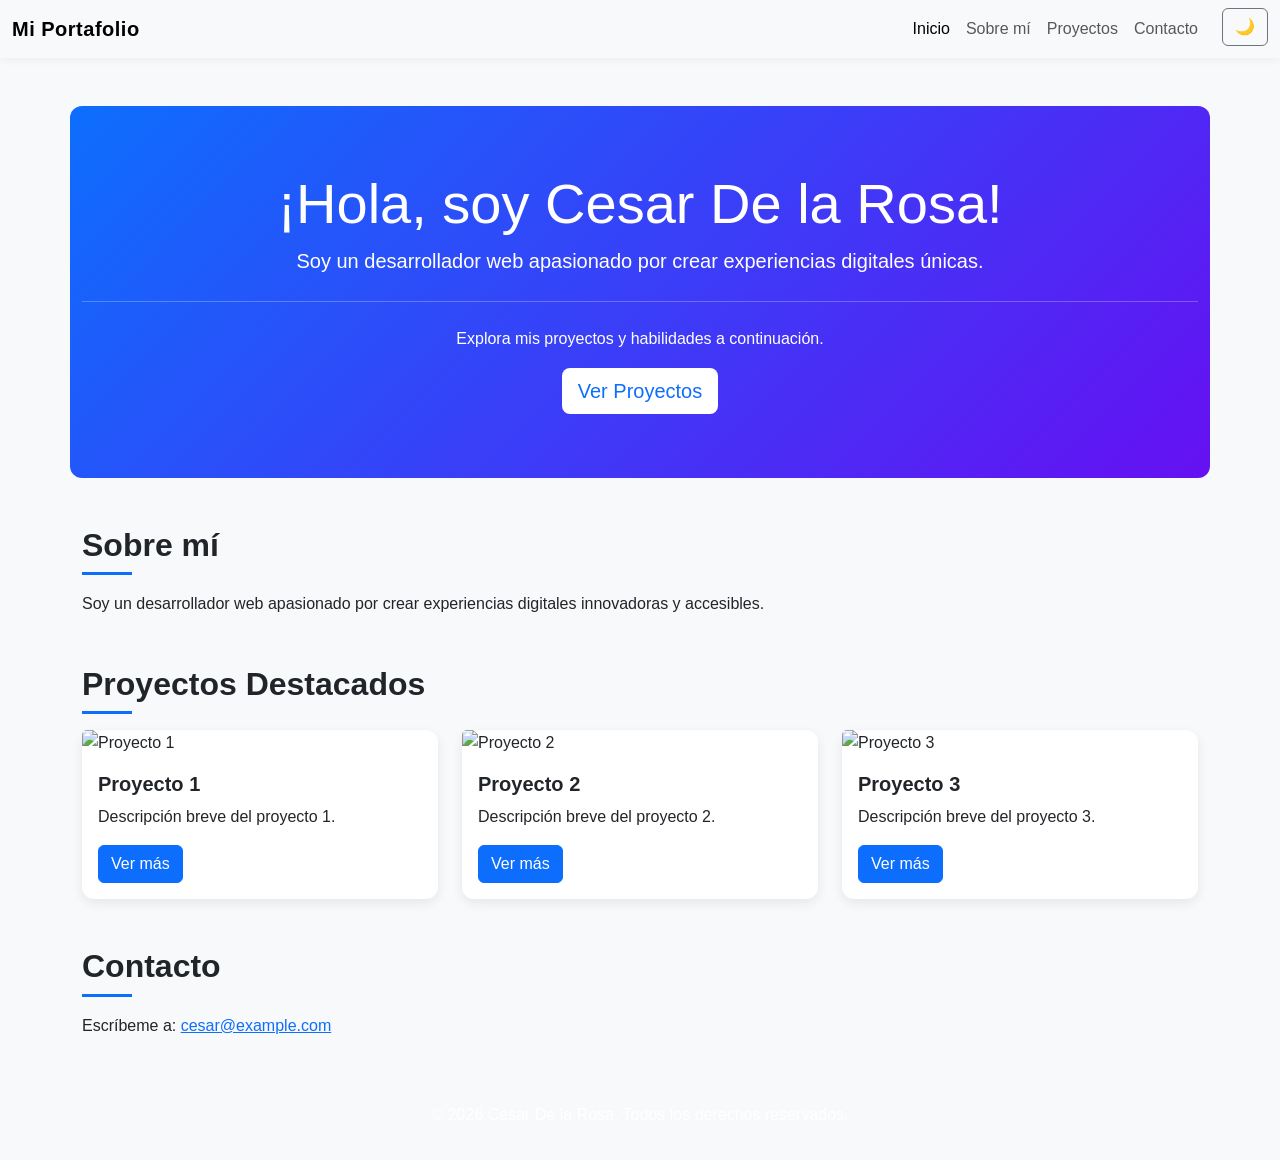
==== index.html @ 151d4c76 "Actualización del portafolio con nuevas páginas y ajustes" ====
<!DOCTYPE html>
<html lang="es">
<head>
	<meta charset="utf-8">
	<meta name="viewport" content="width=device-width, initial-scale=1">
	<title>Portafolio - Cesar De la Rosa</title>
	<link href="https://cdn.jsdelivr.net/npm/bootstrap@5.3.8/dist/css/bootstrap.min.css" rel="stylesheet">
	<link rel="stylesheet" href="style.css">
</head>
<body>
	<!-- NAVBAR -->
	<nav class="navbar navbar-expand-lg navbar-light bg-light">
	  <div class="container-fluid">
	    <a class="navbar-brand" href="#">Mi Portafolio</a>
	    <button class="navbar-toggler" type="button" data-bs-toggle="collapse" data-bs-target="#navbarNav">
	      <span class="navbar-toggler-icon"></span>
	    </button>
	    <div class="collapse navbar-collapse" id="navbarNav">
	      <ul class="navbar-nav ms-auto">
	        <li class="nav-item"><a class="nav-link active" href="index.html">Inicio</a></li>
	        <li class="nav-item"><a class="nav-link" href="about.html">Sobre mí</a></li>
	        <li class="nav-item"><a class="nav-link" href="proyectos.html">Proyectos</a></li>
	        <li class="nav-item"><a class="nav-link" href="contact.html">Contacto</a></li>
	        <!-- Dark Mode Toggle -->
	        <li class="nav-item">
	          <button id="darkModeToggle" class="btn btn-outline-secondary ms-3">🌙</button>
	        </li>
	      </ul>
	    </div>
	  </div>
	</nav>
	<!-- HERO / JUMBOTRON -->
	<header class="container mt-5 text-center">
		<h1 class="display-4">¡Hola, soy Cesar De la Rosa!</h1>
		<p class="lead">Soy un desarrollador web apasionado por crear experiencias digitales únicas.</p>
		<hr class="my-4">
		<p>Explora mis proyectos y habilidades a continuación.</p>
		<a class="btn btn-primary btn-lg" href="#proyectos">Ver Proyectos</a>
	</header>

	<!-- MAIN CONTENT -->
	<main class="container mt-5">
		<!-- SOBRE MI -->
		<section id="sobre-mi" class="mb-5">
		<h2>Sobre mí</h2>
		<p>Soy un desarrollador web apasionado por crear experiencias digitales innovadoras y accesibles.</p>
		</section>

		<!-- PROYECTOS -->
		<section id="proyectos" class="mb-5">
		<h2>Proyectos Destacados</h2>
		<div class="row">
			<div class="col-md-4">
			<div class="card">
				<img src="project1.jpg" class="card-img-top" alt="Proyecto 1">
				<div class="card-body">
				<h5 class="card-title">Proyecto 1</h5>
				<p class="card-text">Descripción breve del proyecto 1.</p>
				<a href="#" class="btn btn-primary">Ver más</a>
				</div>
			</div>
			</div>
			<div class="col-md-4">
			<div class="card">
				<img src="project2.jpg" class="card-img-top" alt="Proyecto 2">
				<div class="card-body">
				<h5 class="card-title">Proyecto 2</h5>
				<p class="card-text">Descripción breve del proyecto 2.</p>
				<a href="#" class="btn btn-primary">Ver más</a>
				</div>
			</div>
			</div>
			<div class="col-md-4">
			<div class="card">
				<img src="project3.jpg" class="card-img-top" alt="Proyecto 3">
				<div class="card-body">
				<h5 class="card-title">Proyecto 3</h5>
				<p class="card-text">Descripción breve del proyecto 3.</p>
				<a href="#" class="btn btn-primary">Ver más</a>
				</div>
			</div>
			</div>
		</div>
		</section>

		<!-- CONTACTO -->
		<section id="contacto" class="mb-5">
		<h2>Contacto</h2>
		<p>Escríbeme a: <a href="mailto:cesar@example.com">cesar@example.com</a></p>
		</section>
	</main>

	<!-- FOOTER -->
	<footer class="bg-light text-center py-3 mt-5">
		<p>&copy; 2026 Cesar De la Rosa. Todos los derechos reservados.</p>
	</footer>

	<script src="https://cdn.jsdelivr.net/npm/bootstrap@5.3.8/dist/js/bootstrap.bundle.min.js"></script>
	<script>
	  const toggleBtn = document.getElementById('darkModeToggle');
	  toggleBtn.addEventListener('click', () => {
	    document.body.classList.toggle('dark-mode');
	    // Change icon depending on mode
	    if (document.body.classList.contains('dark-mode')) {
	      toggleBtn.textContent = '☀️';
	    } else {
	      toggleBtn.textContent = '🌙';
	    }
	  });
	</script>
</body>
</html>
---- style.css ----
/* 🎨 Modern Portfolio Styles */

/* Root variables for easy theming */
:root {
  --primary-color: #0d6efd;   /* Bootstrap blue */
  --secondary-color: #6c757d; /* Neutral gray */
  --bg-light: #f8f9fa;
  --bg-dark: #212529;
  --text-light: #ffffff;
  --text-dark: #212529;
}

/* Global styles */
body {
  font-family: 'Inter', 'Segoe UI', Roboto, sans-serif;
  background-color: var(--bg-light);
  color: var(--text-dark);
  line-height: 1.6;
}

/* Navbar */
.navbar {
  box-shadow: 0 2px 8px rgba(0,0,0,0.05);
  transition: background-color 0.3s ease;
}

.navbar-brand {
  font-weight: 600;
  letter-spacing: 0.5px;
}

.nav-link {
  transition: color 0.3s ease;
}

.nav-link:hover {
  color: var(--primary-color);
}

/* Hero Section */
header {
  padding: 4rem 1rem;
  background: linear-gradient(135deg, #0d6efd, #6610f2);
  color: var(--text-light);
  border-radius: 12px;
}

header h1 {
  font-weight: 700;
}

header .btn-primary {
  background-color: var(--text-light);
  color: var(--primary-color);
  border: none;
  transition: all 0.3s ease;
}

header .btn-primary:hover {
  background-color: var(--secondary-color);
  color: var(--text-light);
}

/* Section Titles */
section h2 {
  font-weight: 600;
  margin-bottom: 1rem;
  position: relative;
}

section h2::after {
  content: "";
  display: block;
  width: 50px;
  height: 3px;
  background: var(--primary-color);
  margin-top: 0.5rem;
}

/* Cards */
.card {
  border: none;
  border-radius: 12px;
  box-shadow: 0 4px 12px rgba(0,0,0,0.08);
  transition: transform 0.3s ease, box-shadow 0.3s ease;
}

.card:hover {
  transform: translateY(-5px);
  box-shadow: 0 6px 16px rgba(0,0,0,0.12);
}

.card-title {
  font-weight: 600;
}

/* Footer */
footer {
  background-color: var(--bg-dark);
  color: var(--text-light);
  border-radius: 8px;
}

/* Dark Mode (optional toggle) */
body.dark-mode {
  background-color: var(--bg-dark);
  color: var(--text-light);
}

body.dark-mode header {
  background: linear-gradient(135deg, #343a40, #0d6efd);
}

body.dark-mode .card {
  background-color: #2c2f33;
  color: var(--text-light);
}
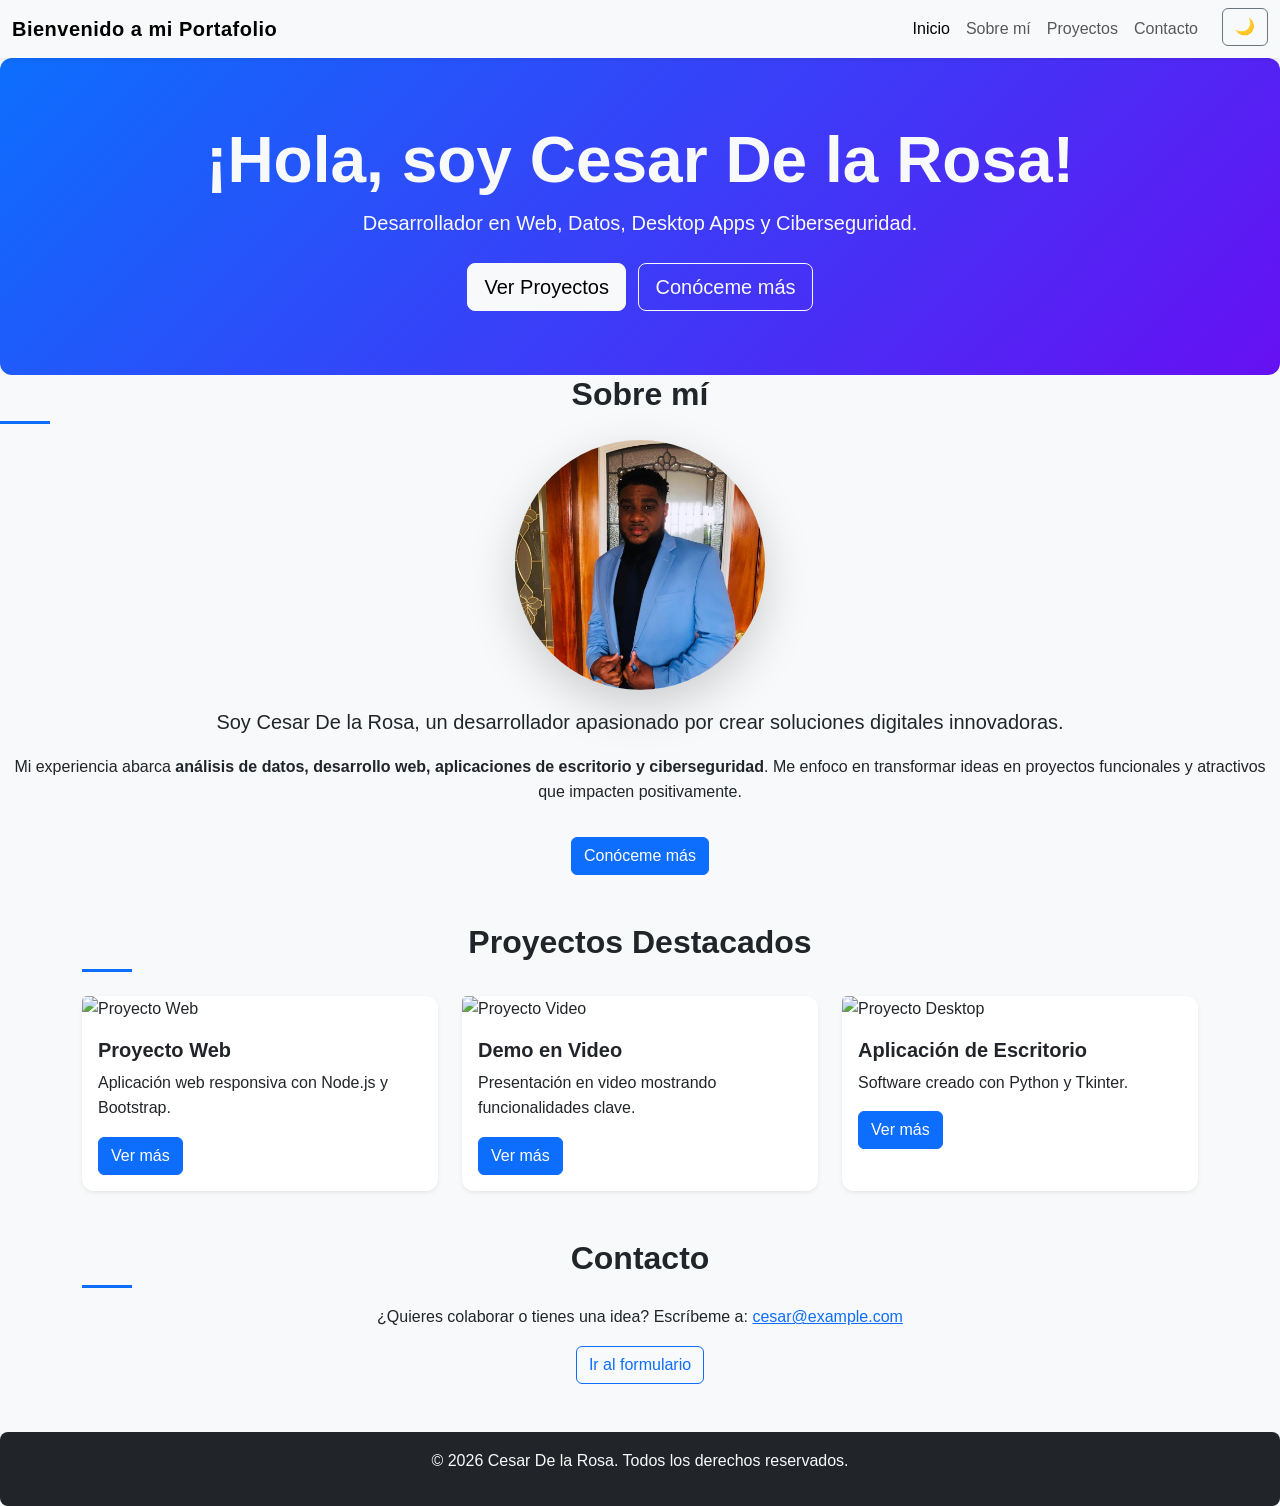
==== commit 1c26de78: "Modernización del index.html y estilos del portafolio" ====
--- a/index.html
+++ b/index.html
@@ -1,112 +1,119 @@
 <!DOCTYPE html>
 <html lang="es">
 <head>
-	<meta charset="utf-8">
-	<meta name="viewport" content="width=device-width, initial-scale=1">
-	<title>Portafolio - Cesar De la Rosa</title>
-	<link href="https://cdn.jsdelivr.net/npm/bootstrap@5.3.8/dist/css/bootstrap.min.css" rel="stylesheet">
-	<link rel="stylesheet" href="style.css">
+  <meta charset="utf-8">
+  <meta name="viewport" content="width=device-width, initial-scale=1">
+  <title>Portafolio - Cesar De la Rosa</title>
+  <link href="https://cdn.jsdelivr.net/npm/bootstrap@5.3.8/dist/css/bootstrap.min.css" rel="stylesheet">
+  <link rel="stylesheet" href="style.css">
 </head>
 <body>
-	<!-- NAVBAR -->
-	<nav class="navbar navbar-expand-lg navbar-light bg-light">
-	  <div class="container-fluid">
-	    <a class="navbar-brand" href="#">Mi Portafolio</a>
-	    <button class="navbar-toggler" type="button" data-bs-toggle="collapse" data-bs-target="#navbarNav">
-	      <span class="navbar-toggler-icon"></span>
-	    </button>
-	    <div class="collapse navbar-collapse" id="navbarNav">
-	      <ul class="navbar-nav ms-auto">
-	        <li class="nav-item"><a class="nav-link active" href="index.html">Inicio</a></li>
-	        <li class="nav-item"><a class="nav-link" href="about.html">Sobre mí</a></li>
-	        <li class="nav-item"><a class="nav-link" href="proyectos.html">Proyectos</a></li>
-	        <li class="nav-item"><a class="nav-link" href="contact.html">Contacto</a></li>
-	        <!-- Dark Mode Toggle -->
-	        <li class="nav-item">
-	          <button id="darkModeToggle" class="btn btn-outline-secondary ms-3">🌙</button>
-	        </li>
-	      </ul>
-	    </div>
-	  </div>
-	</nav>
-	<!-- HERO / JUMBOTRON -->
-	<header class="container mt-5 text-center">
-		<h1 class="display-4">¡Hola, soy Cesar De la Rosa!</h1>
-		<p class="lead">Soy un desarrollador web apasionado por crear experiencias digitales únicas.</p>
-		<hr class="my-4">
-		<p>Explora mis proyectos y habilidades a continuación.</p>
-		<a class="btn btn-primary btn-lg" href="#proyectos">Ver Proyectos</a>
-	</header>
+  <!-- NAVBAR -->
+  <nav class="navbar navbar-expand-lg navbar-light bg-light shadow-sm">
+    <div class="container-fluid">
+      <a class="navbar-brand fw-bold" href="index.html">Bienvenido a mi Portafolio</a>
+      <button class="navbar-toggler" type="button" data-bs-toggle="collapse" data-bs-target="#navbarNav">
+        <span class="navbar-toggler-icon"></span>
+      </button>
+      <div class="collapse navbar-collapse" id="navbarNav">
+        <ul class="navbar-nav ms-auto">
+          <li class="nav-item"><a class="nav-link active" href="index.html">Inicio</a></li>
+          <li class="nav-item"><a class="nav-link" href="about.html">Sobre mí</a></li>
+          <li class="nav-item"><a class="nav-link" href="proyectos.html">Proyectos</a></li>
+          <li class="nav-item"><a class="nav-link" href="contact.html">Contacto</a></li>
+          <li class="nav-item">
+            <button id="darkModeToggle" class="btn btn-outline-secondary ms-3">🌙</button>
+          </li>
+        </ul>
+      </div>
+    </div>
+  </nav>
 
-	<!-- MAIN CONTENT -->
-	<main class="container mt-5">
-		<!-- SOBRE MI -->
-		<section id="sobre-mi" class="mb-5">
-		<h2>Sobre mí</h2>
-		<p>Soy un desarrollador web apasionado por crear experiencias digitales innovadoras y accesibles.</p>
-		</section>
+  <!-- HERO -->
+  <header class="hero-section text-center text-light d-flex align-items-center justify-content-center">
+    <div class="container">
+      <h1 class="display-3 fw-bold">¡Hola, soy Cesar De la Rosa!</h1>
+      <p class="lead mb-4">Desarrollador en <strong>Web, Datos, Desktop Apps y Ciberseguridad</strong>.</p>
+      <a class="btn btn-light btn-lg me-2" href="proyectos.html">Ver Proyectos</a>
+      <a class="btn btn-outline-light btn-lg" href="about.html">Conóceme más</a>
+    </div>
+  </header>
+  <!-- SOBRE MI -->
+  <section id="sobre-mi" class="mb-5 text-center">
+	<h2>Sobre mí</h2>
+	<div class="d-flex flex-column align-items-center">
+		<!-- Imagen -->
+		<img src="src/img/Foto_perfil.jpg" alt="Foto de Cesar De la Rosa"
+			class="img-fluid rounded-circle shadow-lg mb-3" style="max-width: 250px;">
+		<!-- Texto -->
+		<p class="lead">
+		Soy <strong>Cesar De la Rosa</strong>, un desarrollador apasionado por crear soluciones digitales innovadoras.
+		</p>
+		<p>
+		Mi experiencia abarca <strong>análisis de datos, desarrollo web, aplicaciones de escritorio y ciberseguridad</strong>.  
+		Me enfoco en transformar ideas en proyectos funcionales y atractivos que impacten positivamente.
+		</p>
+		<a href="about.html" class="btn btn-primary mt-3">Conóceme más</a>
+	</div>
+  </section>
+  <!-- PROYECTOS DESTACADOS -->
+  <section class="container mt-5">
+    <h2 class="text-center mb-4">Proyectos Destacados</h2>
+    <div class="row g-4">
+      <div class="col-md-4">
+        <div class="card h-100 shadow-sm">
+          <img src="src/img/project1.jpg" class="card-img-top" alt="Proyecto Web">
+          <div class="card-body">
+            <h5 class="card-title">Proyecto Web</h5>
+            <p class="card-text">Aplicación web responsiva con Node.js y Bootstrap.</p>
+            <a href="proyectos.html" class="btn btn-primary">Ver más</a>
+          </div>
+        </div>
+      </div>
+      <div class="col-md-4">
+        <div class="card h-100 shadow-sm">
+          <img src="src/img/project2.jpg" class="card-img-top" alt="Proyecto Video">
+          <div class="card-body">
+            <h5 class="card-title">Demo en Video</h5>
+            <p class="card-text">Presentación en video mostrando funcionalidades clave.</p>
+            <a href="proyectos.html" class="btn btn-primary">Ver más</a>
+          </div>
+        </div>
+      </div>
+      <div class="col-md-4">
+        <div class="card h-100 shadow-sm">
+          <img src="src/img/project3.jpg" class="card-img-top" alt="Proyecto Desktop">
+          <div class="card-body">
+            <h5 class="card-title">Aplicación de Escritorio</h5>
+            <p class="card-text">Software creado con Python y Tkinter.</p>
+            <a href="proyectos.html" class="btn btn-primary">Ver más</a>
+          </div>
+        </div>
+      </div>
+    </div>
+  </section>
 
-		<!-- PROYECTOS -->
-		<section id="proyectos" class="mb-5">
-		<h2>Proyectos Destacados</h2>
-		<div class="row">
-			<div class="col-md-4">
-			<div class="card">
-				<img src="project1.jpg" class="card-img-top" alt="Proyecto 1">
-				<div class="card-body">
-				<h5 class="card-title">Proyecto 1</h5>
-				<p class="card-text">Descripción breve del proyecto 1.</p>
-				<a href="#" class="btn btn-primary">Ver más</a>
-				</div>
-			</div>
-			</div>
-			<div class="col-md-4">
-			<div class="card">
-				<img src="project2.jpg" class="card-img-top" alt="Proyecto 2">
-				<div class="card-body">
-				<h5 class="card-title">Proyecto 2</h5>
-				<p class="card-text">Descripción breve del proyecto 2.</p>
-				<a href="#" class="btn btn-primary">Ver más</a>
-				</div>
-			</div>
-			</div>
-			<div class="col-md-4">
-			<div class="card">
-				<img src="project3.jpg" class="card-img-top" alt="Proyecto 3">
-				<div class="card-body">
-				<h5 class="card-title">Proyecto 3</h5>
-				<p class="card-text">Descripción breve del proyecto 3.</p>
-				<a href="#" class="btn btn-primary">Ver más</a>
-				</div>
-			</div>
-			</div>
-		</div>
-		</section>
+  <!-- CONTACTO PREVIEW -->
+  <section class="container mt-5 text-center">
+    <h2>Contacto</h2>
+    <p>¿Quieres colaborar o tienes una idea? Escríbeme a: 
+      <a href="mailto:cesar@example.com">cesar@example.com</a>
+    </p>
+    <a href="contact.html" class="btn btn-outline-primary">Ir al formulario</a>
+  </section>
 
-		<!-- CONTACTO -->
-		<section id="contacto" class="mb-5">
-		<h2>Contacto</h2>
-		<p>Escríbeme a: <a href="mailto:cesar@example.com">cesar@example.com</a></p>
-		</section>
-	</main>
+  <!-- FOOTER -->
+  <footer class="bg-dark text-light text-center py-3 mt-5">
+    <p>&copy; 2026 Cesar De la Rosa. Todos los derechos reservados.</p>
+  </footer>
 
-	<!-- FOOTER -->
-	<footer class="bg-light text-center py-3 mt-5">
-		<p>&copy; 2026 Cesar De la Rosa. Todos los derechos reservados.</p>
-	</footer>
-
-	<script src="https://cdn.jsdelivr.net/npm/bootstrap@5.3.8/dist/js/bootstrap.bundle.min.js"></script>
-	<script>
-	  const toggleBtn = document.getElementById('darkModeToggle');
-	  toggleBtn.addEventListener('click', () => {
-	    document.body.classList.toggle('dark-mode');
-	    // Change icon depending on mode
-	    if (document.body.classList.contains('dark-mode')) {
-	      toggleBtn.textContent = '☀️';
-	    } else {
-	      toggleBtn.textContent = '🌙';
-	    }
-	  });
-	</script>
+  <script src="https://cdn.jsdelivr.net/npm/bootstrap@5.3.8/dist/js/bootstrap.bundle.min.js"></script>
+  <script>
+    const toggleBtn = document.getElementById('darkModeToggle');
+    toggleBtn.addEventListener('click', () => {
+      document.body.classList.toggle('dark-mode');
+      toggleBtn.textContent = document.body.classList.contains('dark-mode') ? '☀️' : '🌙';
+    });
+  </script>
 </body>
 </html>
--- a/style.css
+++ b/style.css
@@ -115,3 +115,12 @@
   background-color: #2c2f33;
   color: var(--text-light);
 }
+#sobre-mi img {
+  max-width: 250px;
+  transition: transform 0.3s ease, box-shadow 0.3s ease;
+}
+
+#sobre-mi img:hover {
+  transform: scale(1.05);
+  box-shadow: 0 8px 20px rgba(0,0,0,0.3);
+}
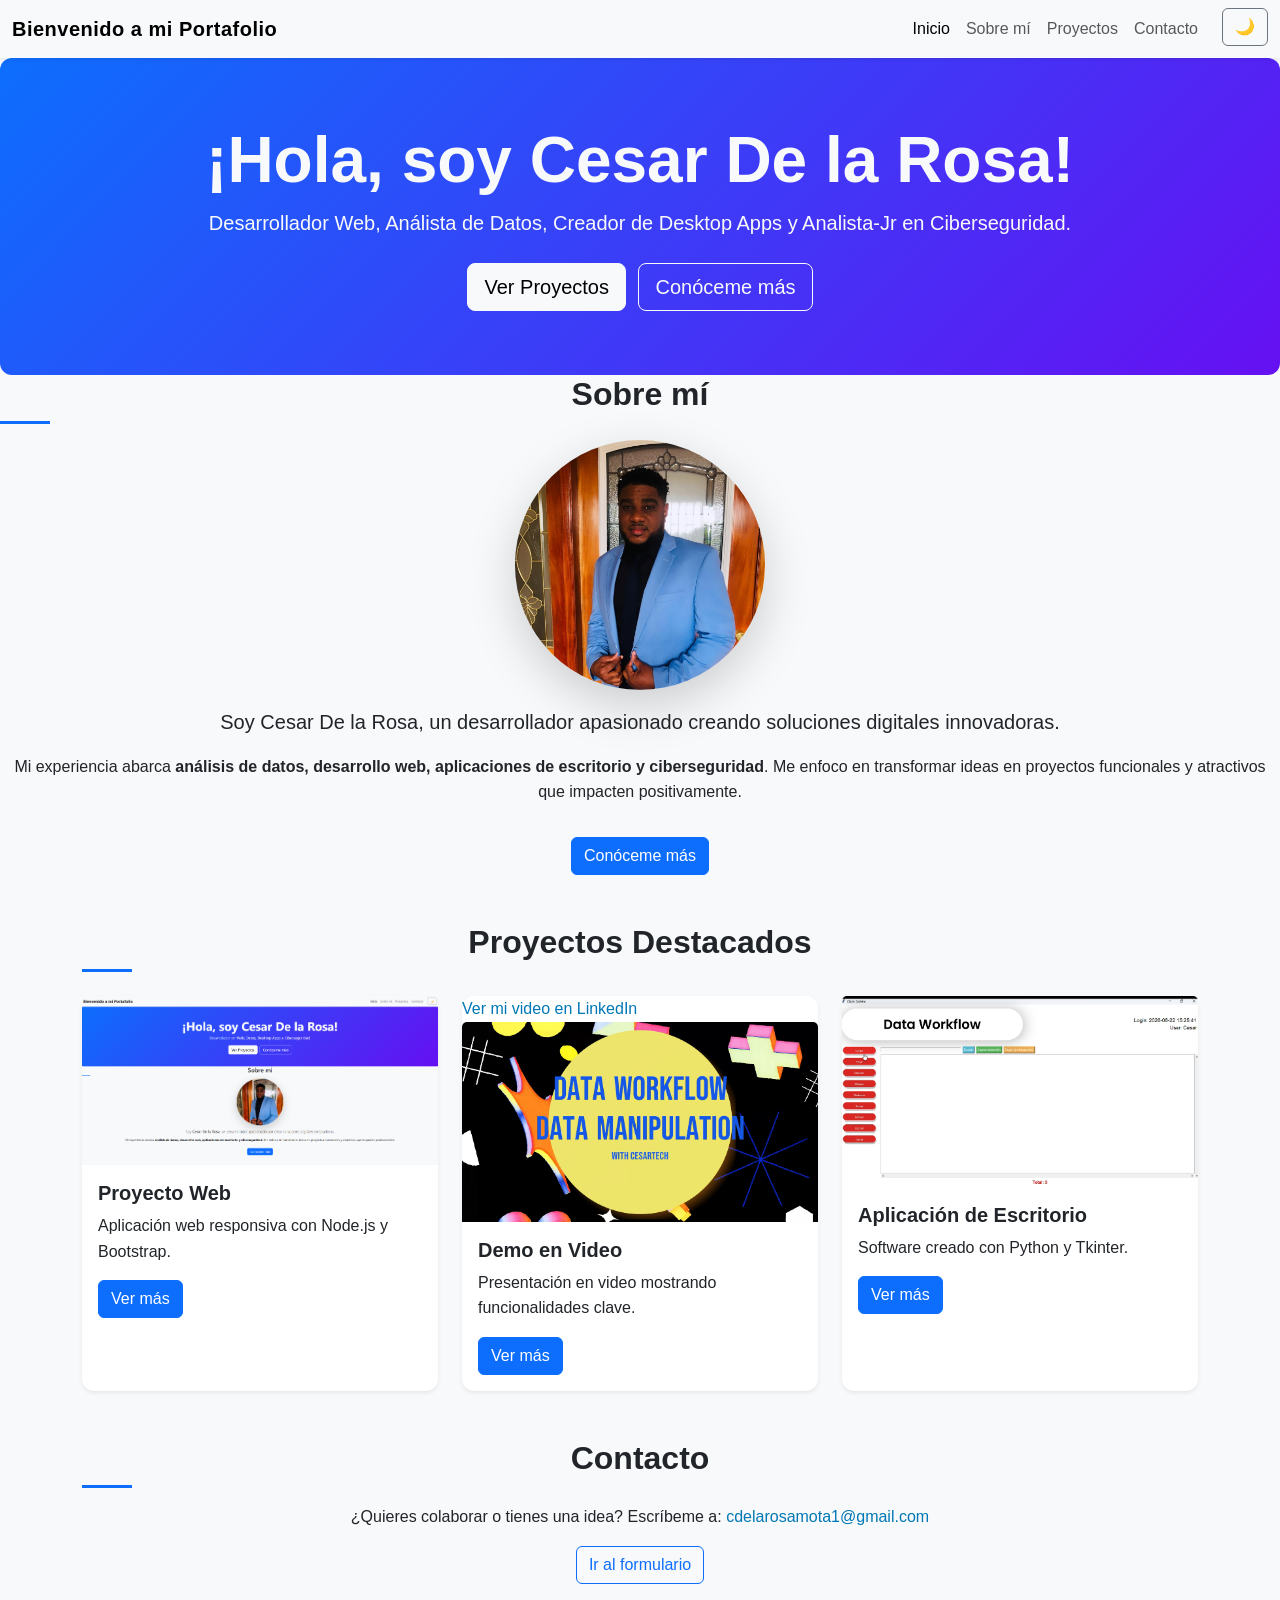
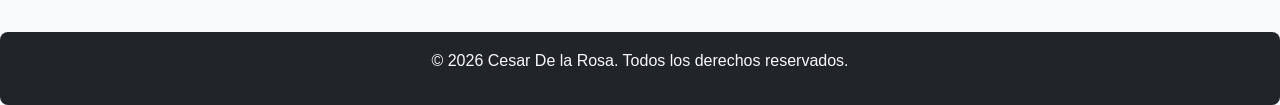
==== commit 0457b404: "Actualización del portafolio" ====
--- a/index.html
+++ b/index.html
@@ -33,7 +33,7 @@
   <header class="hero-section text-center text-light d-flex align-items-center justify-content-center">
     <div class="container">
       <h1 class="display-3 fw-bold">¡Hola, soy Cesar De la Rosa!</h1>
-      <p class="lead mb-4">Desarrollador en <strong>Web, Datos, Desktop Apps y Ciberseguridad</strong>.</p>
+      <p class="lead mb-4">Desarrollador <strong>Web, Análista de Datos, Creador de Desktop Apps y Analista-Jr en Ciberseguridad</strong>.</p>
       <a class="btn btn-light btn-lg me-2" href="proyectos.html">Ver Proyectos</a>
       <a class="btn btn-outline-light btn-lg" href="about.html">Conóceme más</a>
     </div>
@@ -47,7 +47,7 @@
 			class="img-fluid rounded-circle shadow-lg mb-3" style="max-width: 250px;">
 		<!-- Texto -->
 		<p class="lead">
-		Soy <strong>Cesar De la Rosa</strong>, un desarrollador apasionado por crear soluciones digitales innovadoras.
+		Soy <strong>Cesar De la Rosa</strong>, un desarrollador apasionado creando soluciones digitales innovadoras.
 		</p>
 		<p>
 		Mi experiencia abarca <strong>análisis de datos, desarrollo web, aplicaciones de escritorio y ciberseguridad</strong>.  
@@ -62,7 +62,7 @@
     <div class="row g-4">
       <div class="col-md-4">
         <div class="card h-100 shadow-sm">
-          <img src="src/img/project1.jpg" class="card-img-top" alt="Proyecto Web">
+          <img src="src/img/Screenshot4.png" class="card-img-top" alt="Proyecto Web">
           <div class="card-body">
             <h5 class="card-title">Proyecto Web</h5>
             <p class="card-text">Aplicación web responsiva con Node.js y Bootstrap.</p>
@@ -72,7 +72,9 @@
       </div>
       <div class="col-md-4">
         <div class="card h-100 shadow-sm">
-          <img src="src/img/project2.jpg" class="card-img-top" alt="Proyecto Video">
+          <a href="https://www.linkedin.com/feed/update/urn:li:activity:7474919347531071489/" target="_blank"> Ver mi video en LinkedIn
+          </a>
+          <img src="src/img/Screenshot.png" class="card-img-top" alt="Proyecto Video">
           <div class="card-body">
             <h5 class="card-title">Demo en Video</h5>
             <p class="card-text">Presentación en video mostrando funcionalidades clave.</p>
@@ -82,7 +84,7 @@
       </div>
       <div class="col-md-4">
         <div class="card h-100 shadow-sm">
-          <img src="src/img/project3.jpg" class="card-img-top" alt="Proyecto Desktop">
+          <img src="src/img/Screenshot3.png" class="card-img-top" alt="Proyecto Desktop">
           <div class="card-body">
             <h5 class="card-title">Aplicación de Escritorio</h5>
             <p class="card-text">Software creado con Python y Tkinter.</p>
@@ -97,7 +99,7 @@
   <section class="container mt-5 text-center">
     <h2>Contacto</h2>
     <p>¿Quieres colaborar o tienes una idea? Escríbeme a: 
-      <a href="mailto:cesar@example.com">cesar@example.com</a>
+      <a href="mailto:cdelarosamota1@gmail.com">cdelarosamota1@gmail.com</a>
     </p>
     <a href="contact.html" class="btn btn-outline-primary">Ir al formulario</a>
   </section>
--- a/style.css
+++ b/style.css
@@ -124,3 +124,11 @@
   transform: scale(1.05);
   box-shadow: 0 8px 20px rgba(0,0,0,0.3);
 }
+a {
+  color: #0077b5; /* azul estilo LinkedIn */
+  text-decoration: none; /* quita el subrayado */
+}
+
+a:hover {
+  text-decoration: underline; /* aparece subrayado al pasar el mouse */
+}
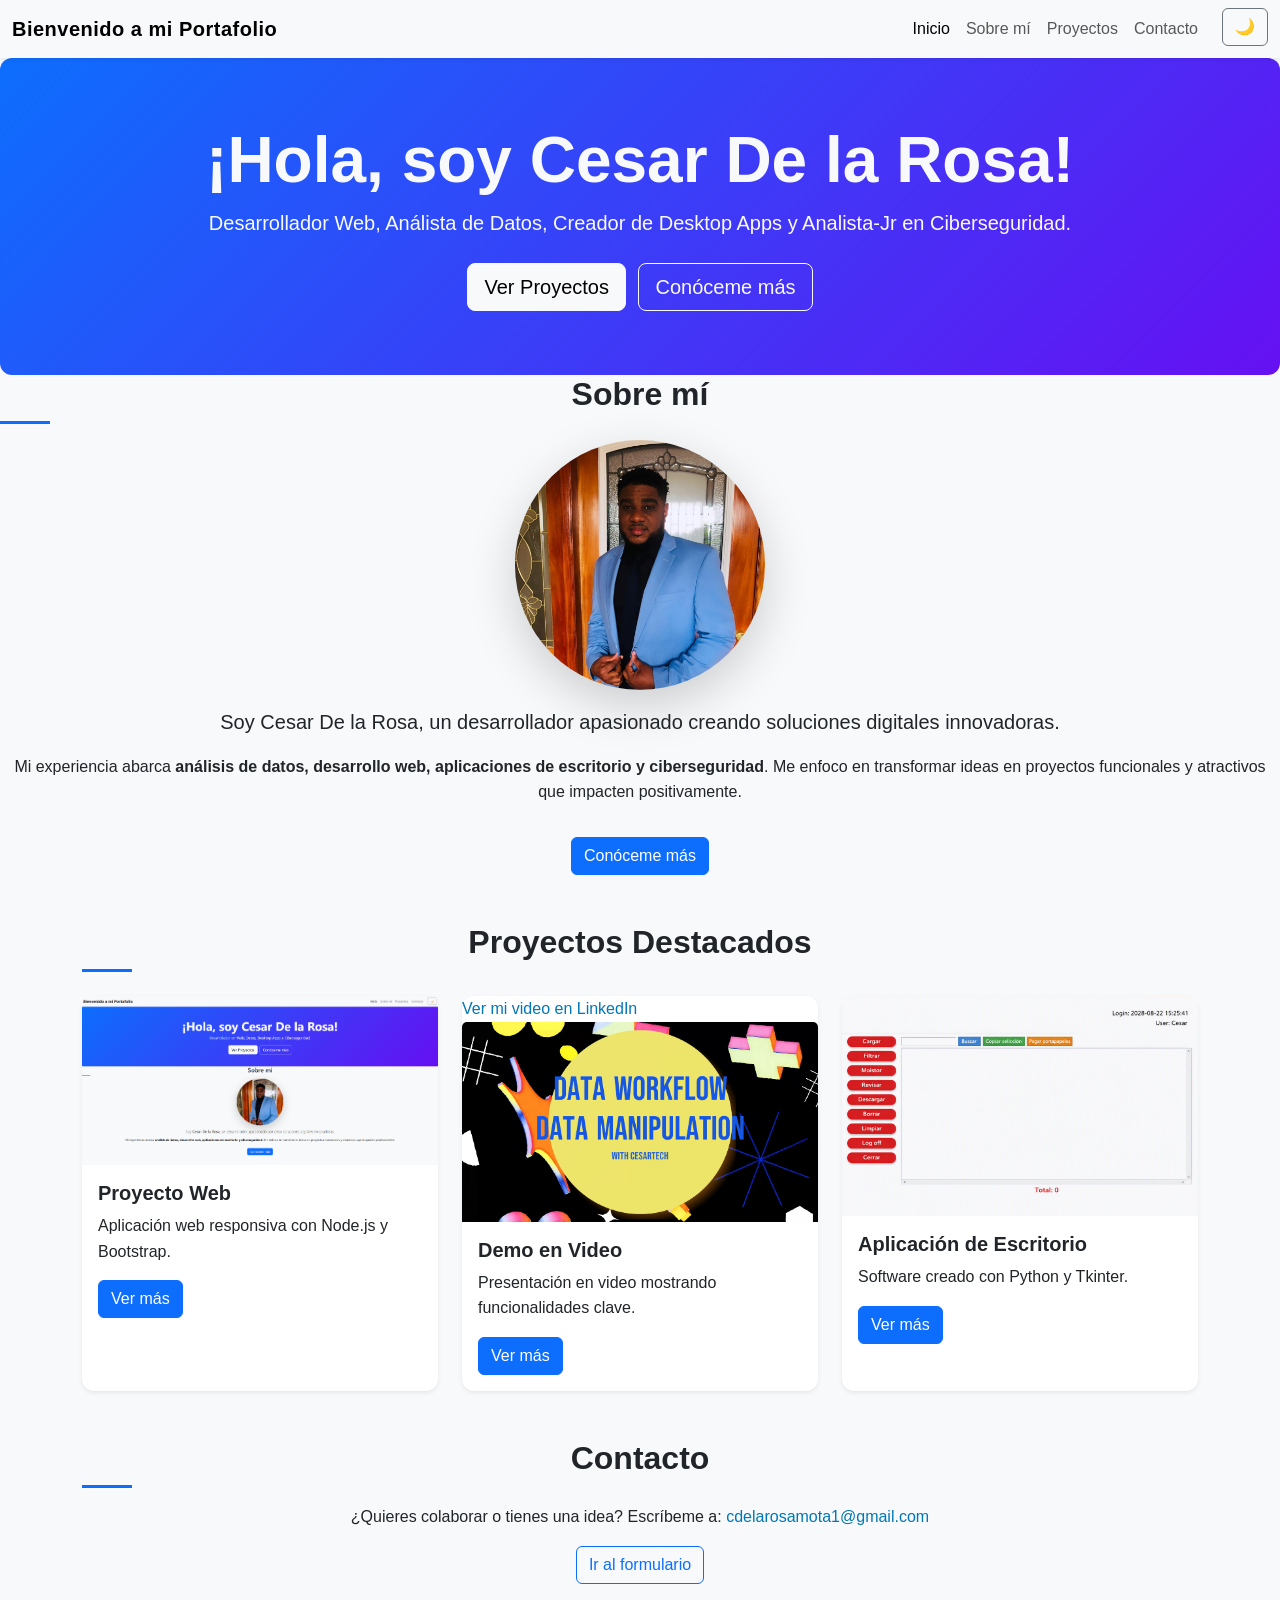
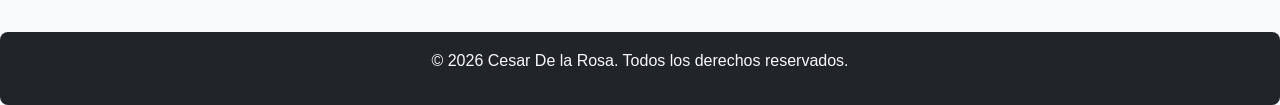
==== commit b3eb9a20: "Actualizacion de fotos" ====
--- a/index.html
+++ b/index.html
@@ -84,7 +84,7 @@
       </div>
       <div class="col-md-4">
         <div class="card h-100 shadow-sm">
-          <img src="src/img/Screenshot3.png" class="card-img-top" alt="Proyecto Desktop">
+          <img src="src/img/Screen.png" class="card-img-top" alt="Proyecto Desktop">
           <div class="card-body">
             <h5 class="card-title">Aplicación de Escritorio</h5>
             <p class="card-text">Software creado con Python y Tkinter.</p>
@@ -100,7 +100,7 @@
     <h2>Contacto</h2>
     <p>¿Quieres colaborar o tienes una idea? Escríbeme a: 
       <a href="mailto:cdelarosamota1@gmail.com">cdelarosamota1@gmail.com</a>
-    </p>
+    </p> 
     <a href="contact.html" class="btn btn-outline-primary">Ir al formulario</a>
   </section>
 
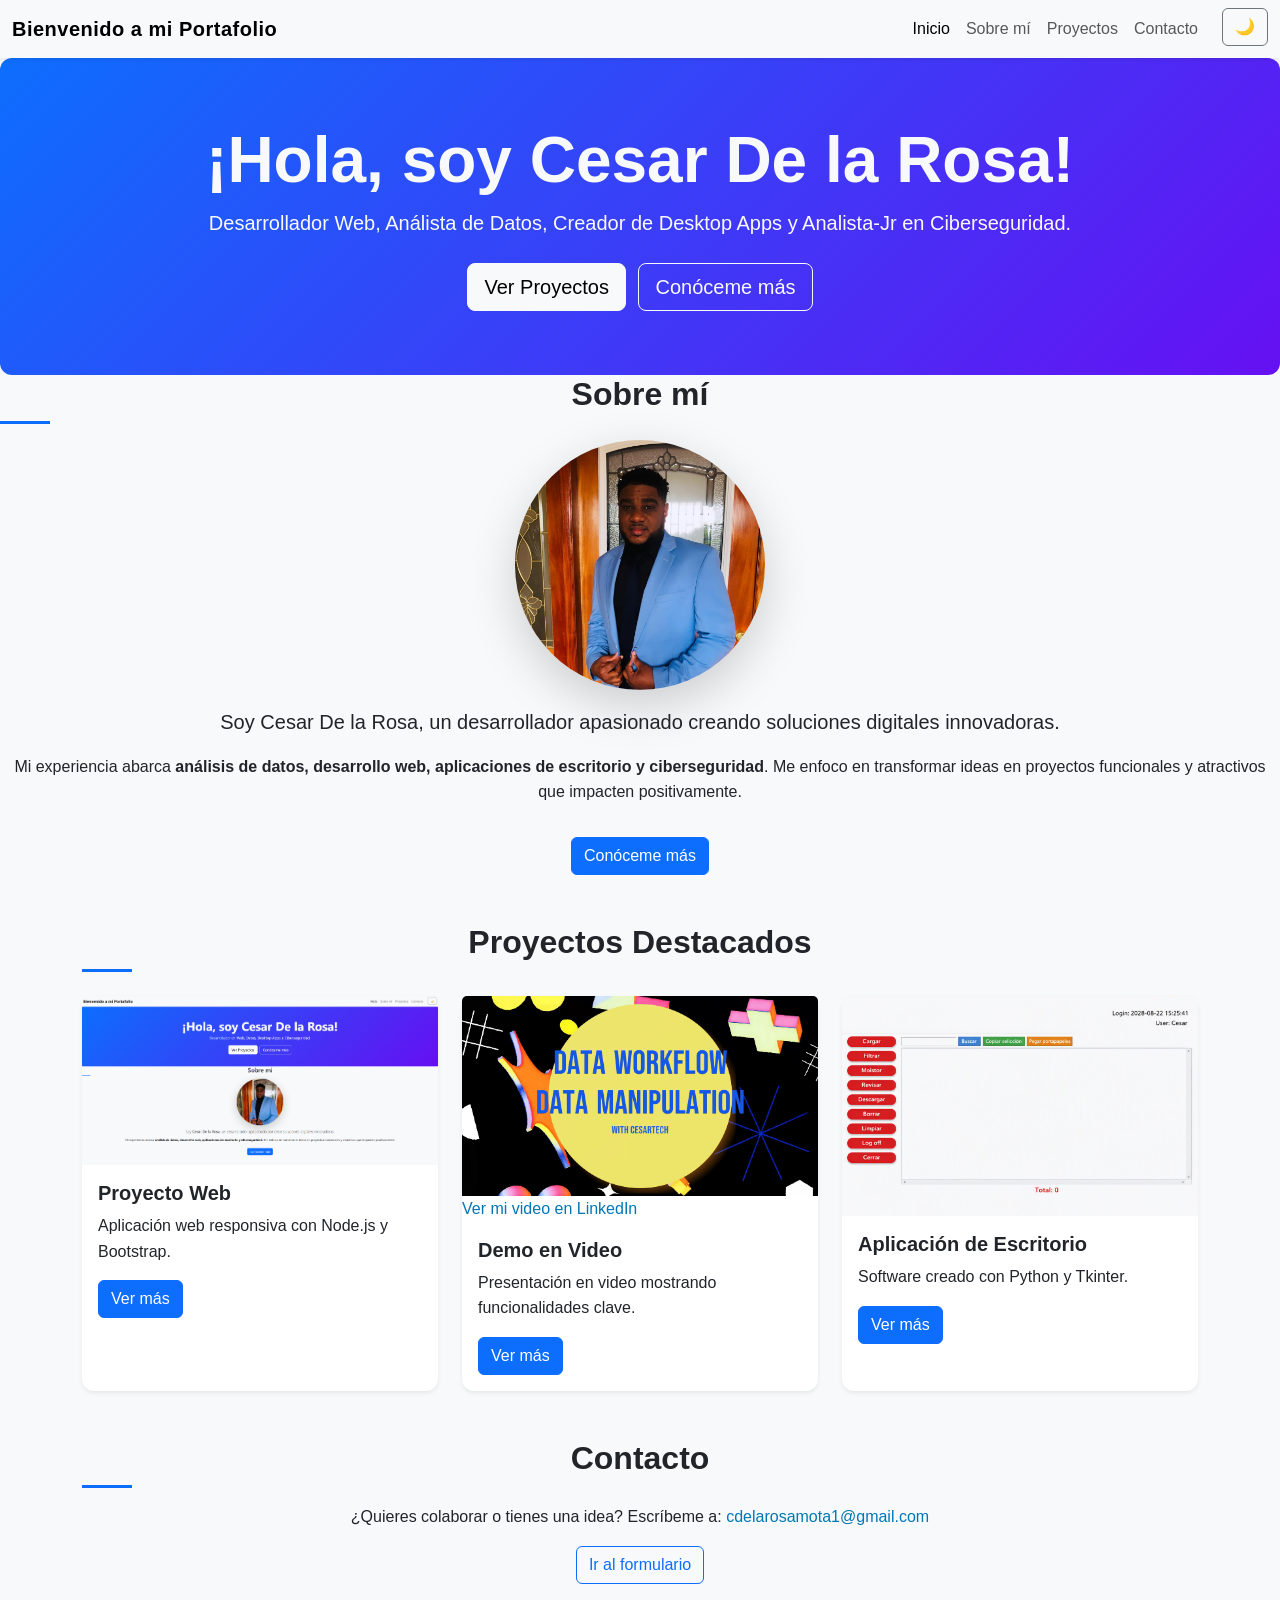
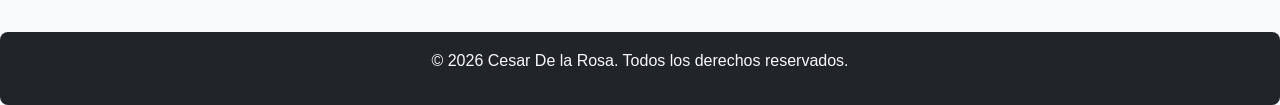
==== commit a0c344ee: "Actualizacion del video de linkedin" ====
--- a/index.html
+++ b/index.html
@@ -72,9 +72,9 @@
       </div>
       <div class="col-md-4">
         <div class="card h-100 shadow-sm">
+          <img src="src/img/Screenshot.png" class="card-img-top" alt="Proyecto Video">
           <a href="https://www.linkedin.com/feed/update/urn:li:activity:7474919347531071489/" target="_blank"> Ver mi video en LinkedIn
           </a>
-          <img src="src/img/Screenshot.png" class="card-img-top" alt="Proyecto Video">
           <div class="card-body">
             <h5 class="card-title">Demo en Video</h5>
             <p class="card-text">Presentación en video mostrando funcionalidades clave.</p>
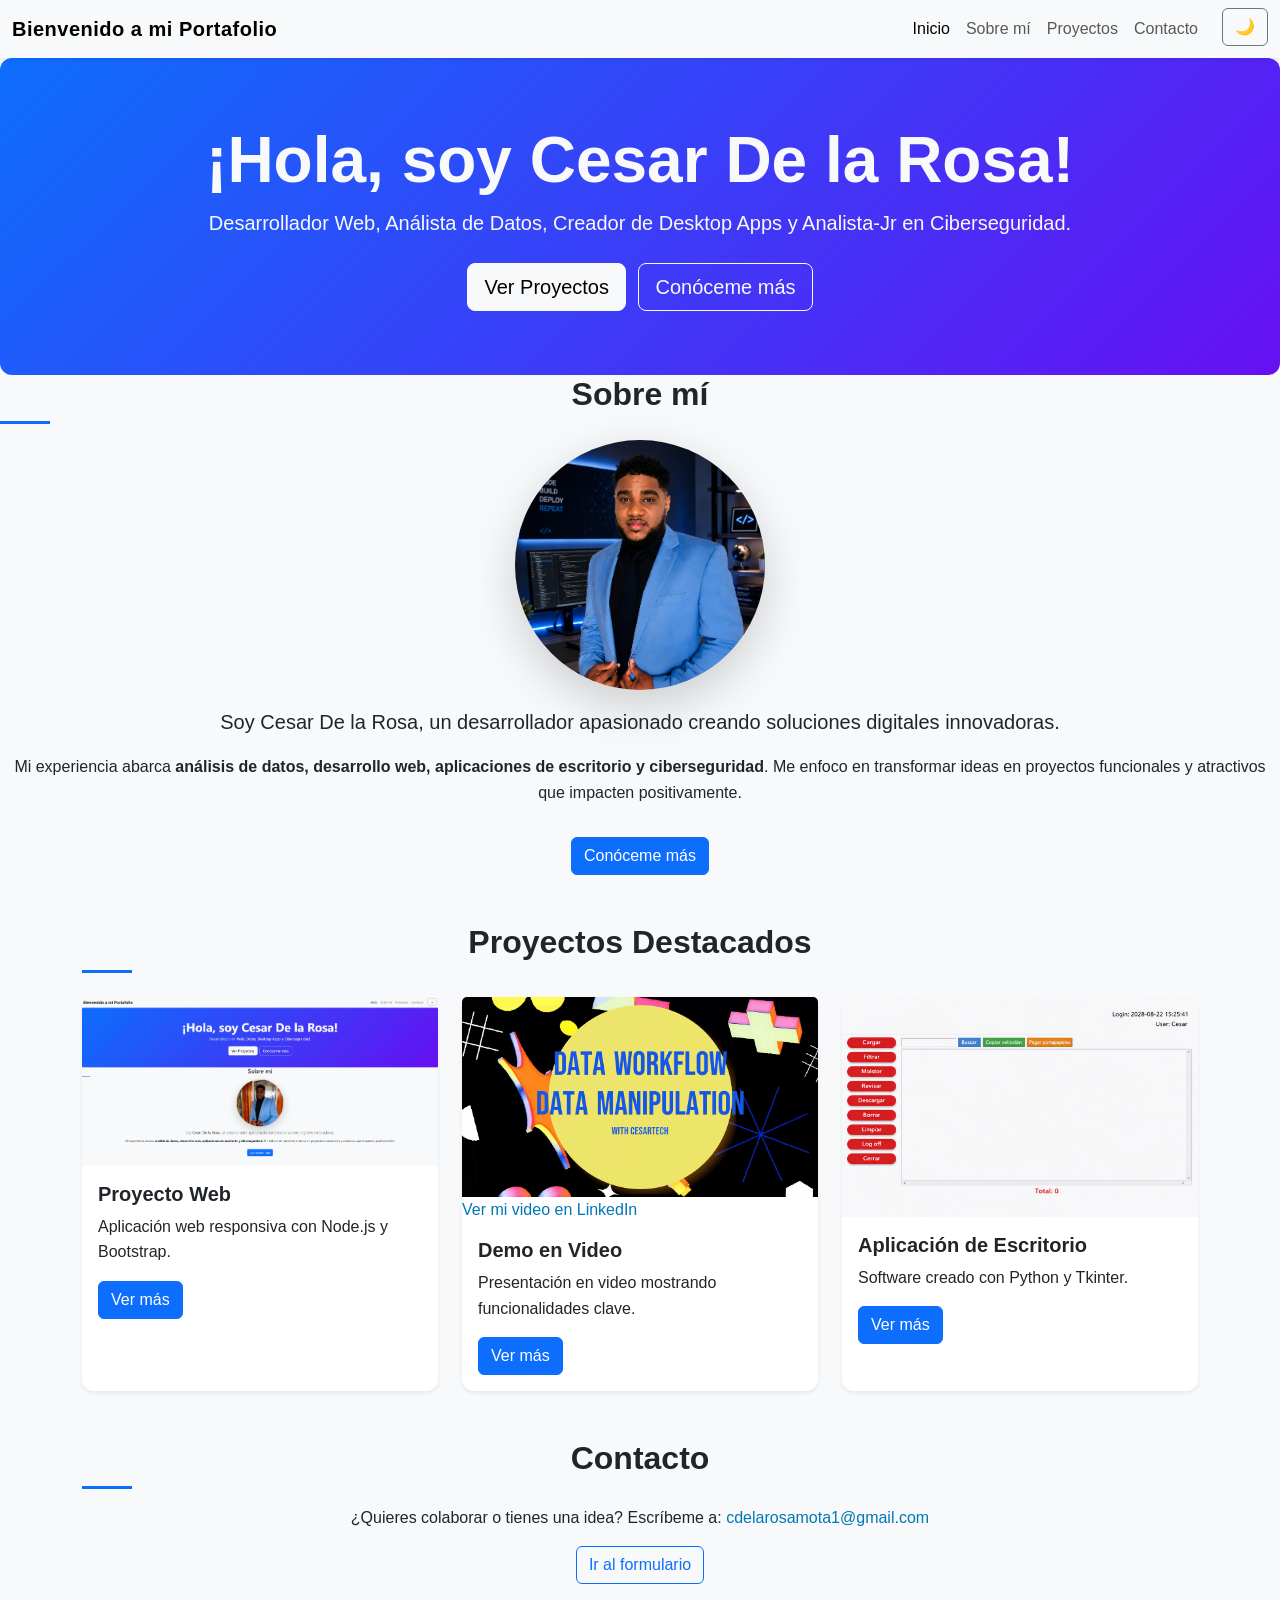
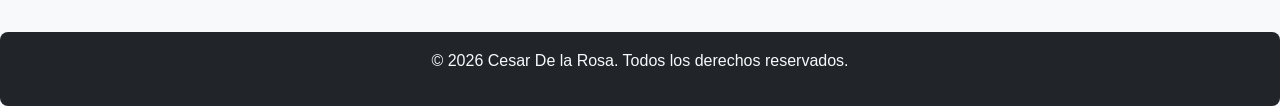
==== commit 37839ba8: "Cambio de foto-perfil" ====
--- a/index.html
+++ b/index.html
@@ -43,7 +43,7 @@
 	<h2>Sobre mí</h2>
 	<div class="d-flex flex-column align-items-center">
 		<!-- Imagen -->
-		<img src="src/img/Foto_perfil.jpg" alt="Foto de Cesar De la Rosa"
+		<img src="src/img/foto_perfil.jpeg" alt="Foto de Cesar De la Rosa"
 			class="img-fluid rounded-circle shadow-lg mb-3" style="max-width: 250px;">
 		<!-- Texto -->
 		<p class="lead">
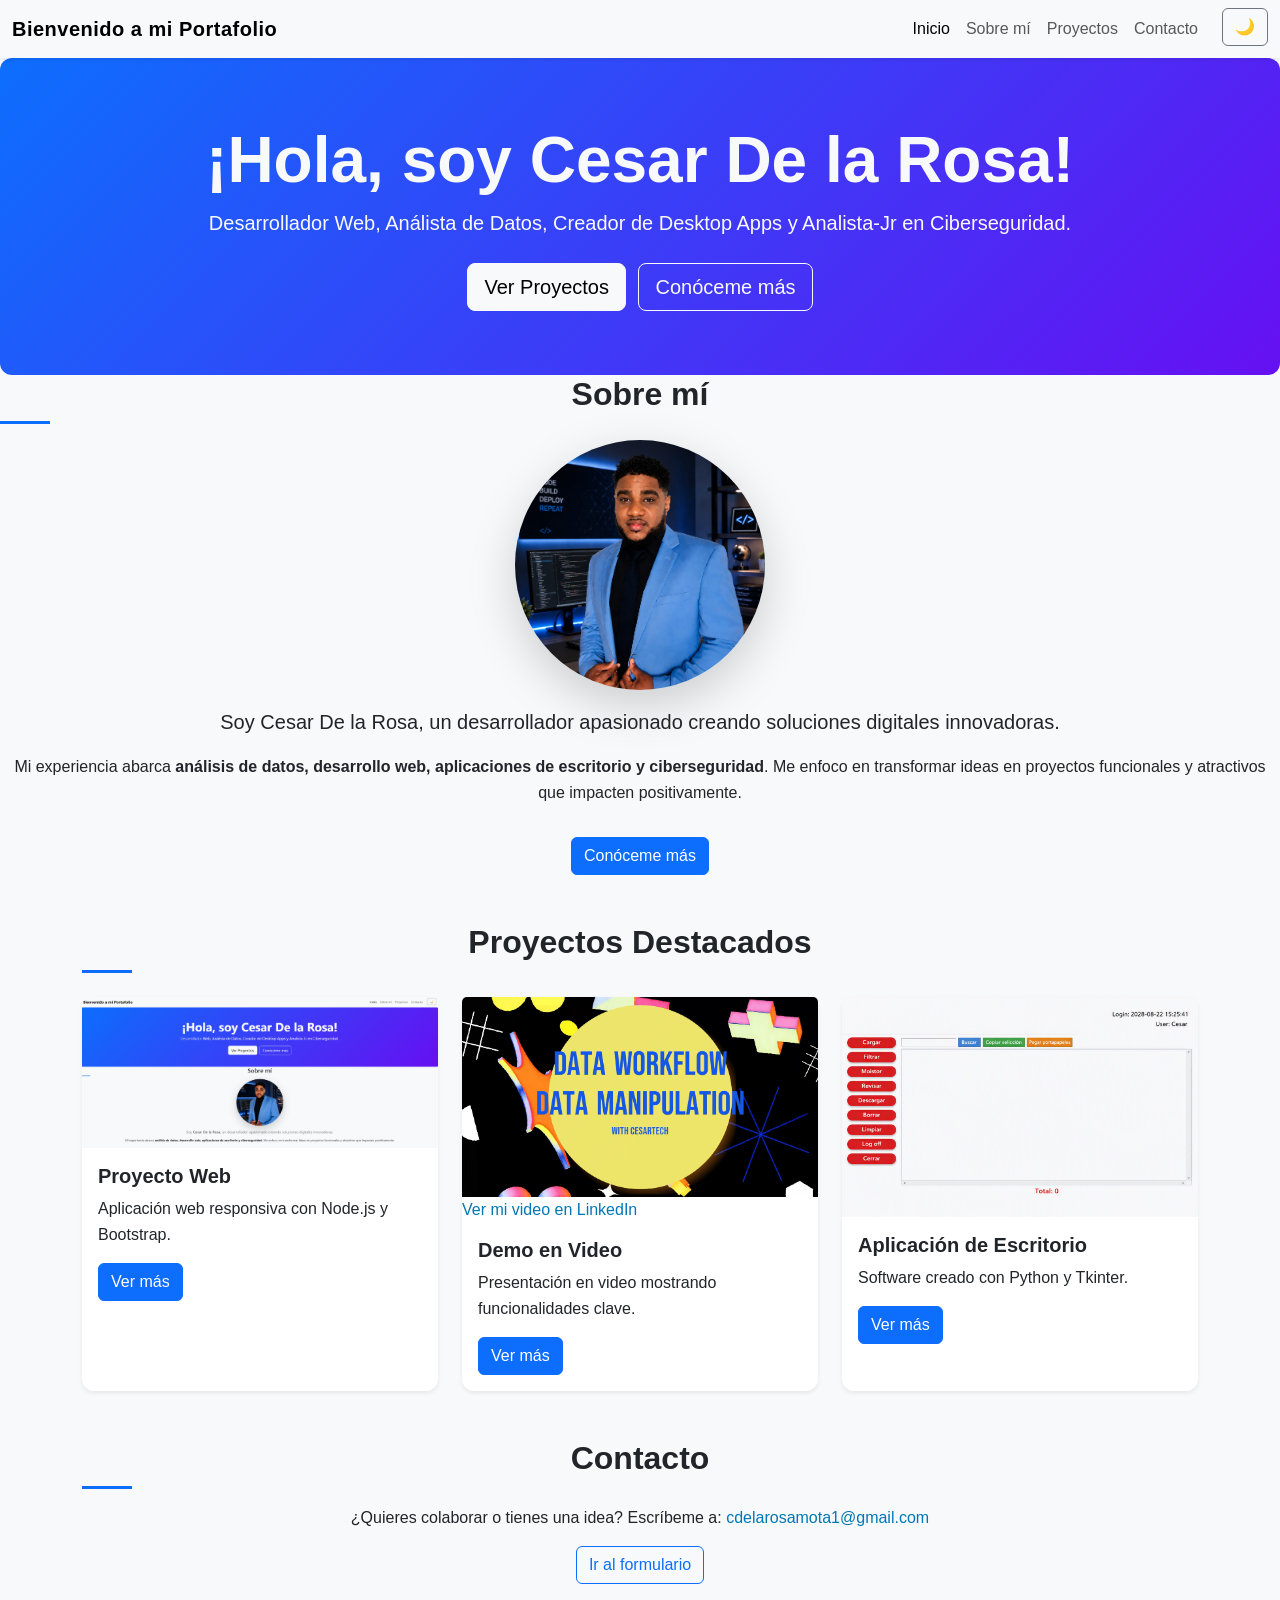
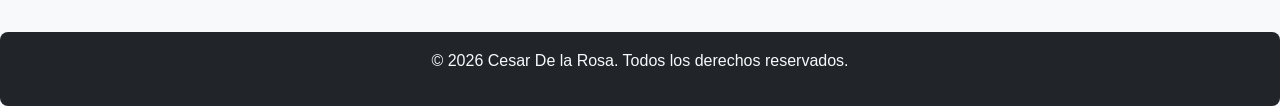
==== commit a9d41b1a: "Fotos de proyectos updated" ====
--- a/index.html
+++ b/index.html
@@ -62,7 +62,7 @@
     <div class="row g-4">
       <div class="col-md-4">
         <div class="card h-100 shadow-sm">
-          <img src="src/img/Screenshot4.png" class="card-img-top" alt="Proyecto Web">
+          <img src="src/img/Portafolio_pic.png" class="card-img-top" alt="Proyecto Web">
           <div class="card-body">
             <h5 class="card-title">Proyecto Web</h5>
             <p class="card-text">Aplicación web responsiva con Node.js y Bootstrap.</p>
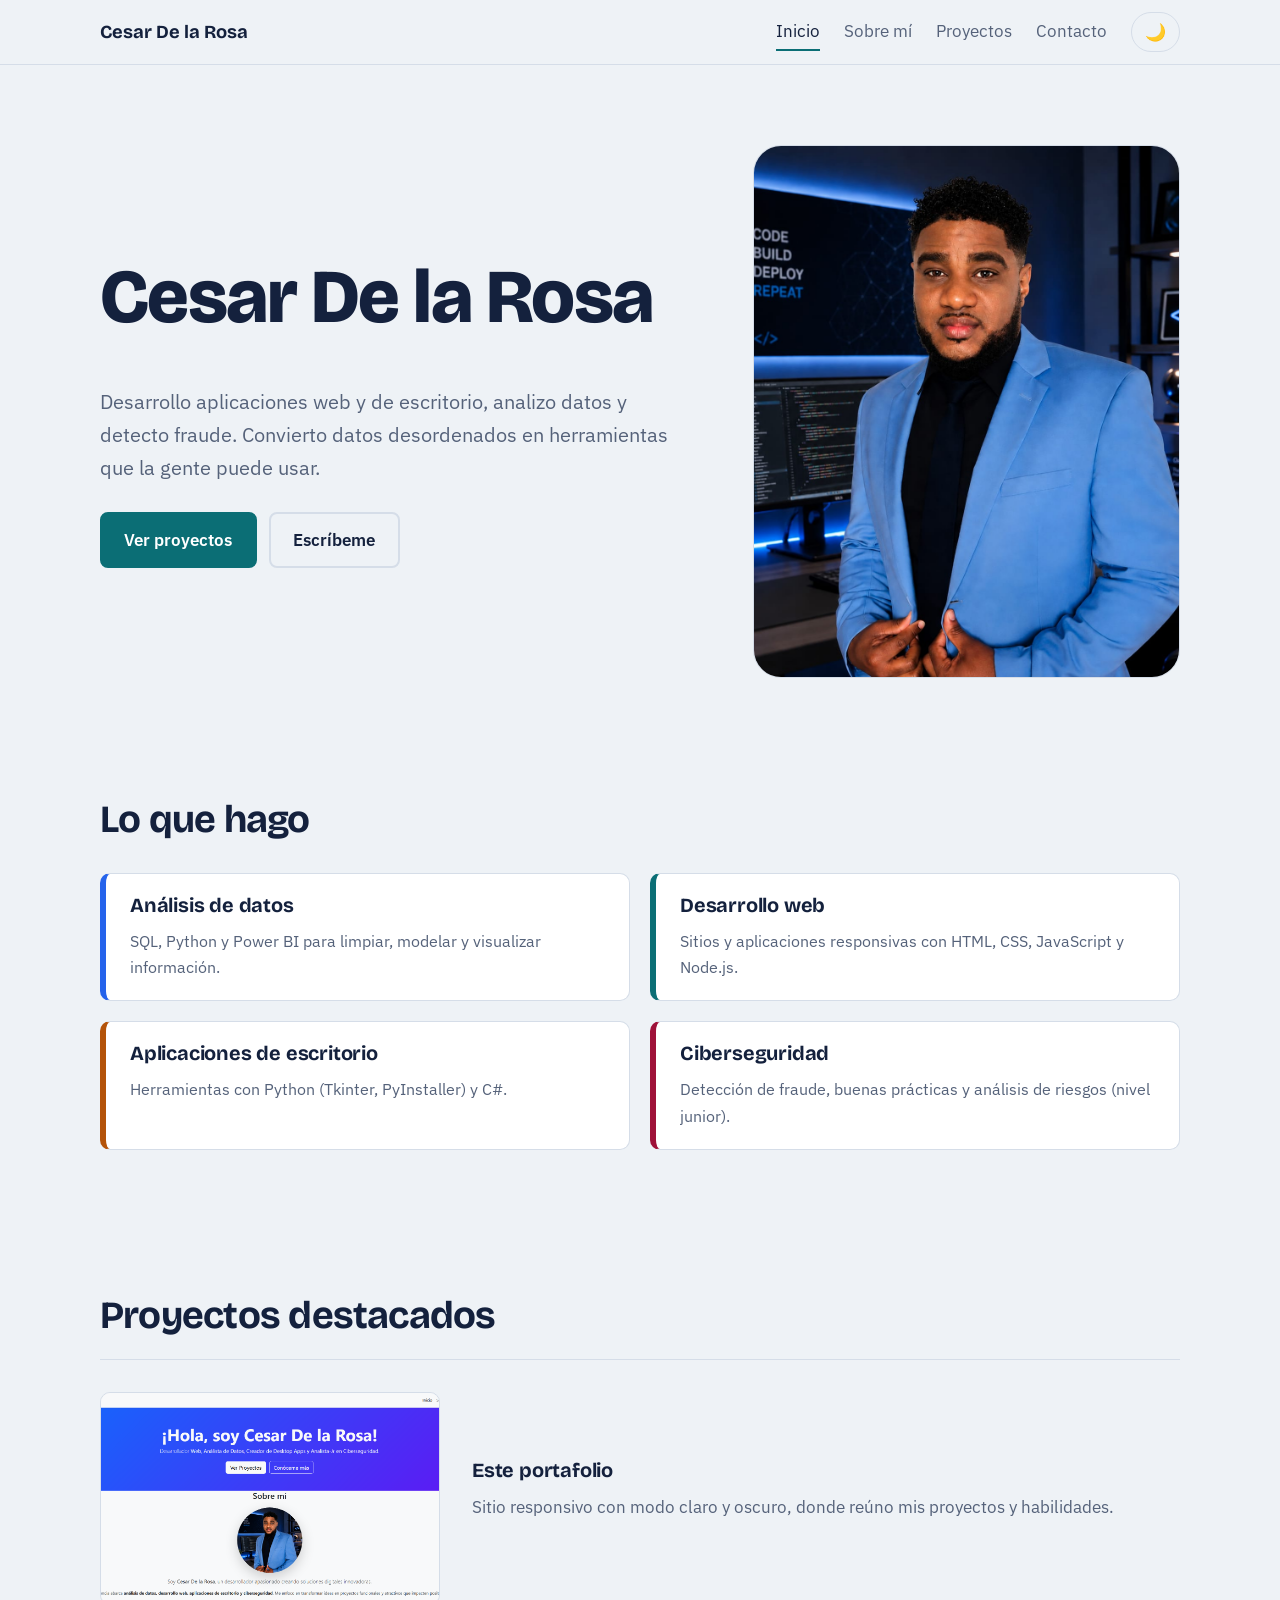
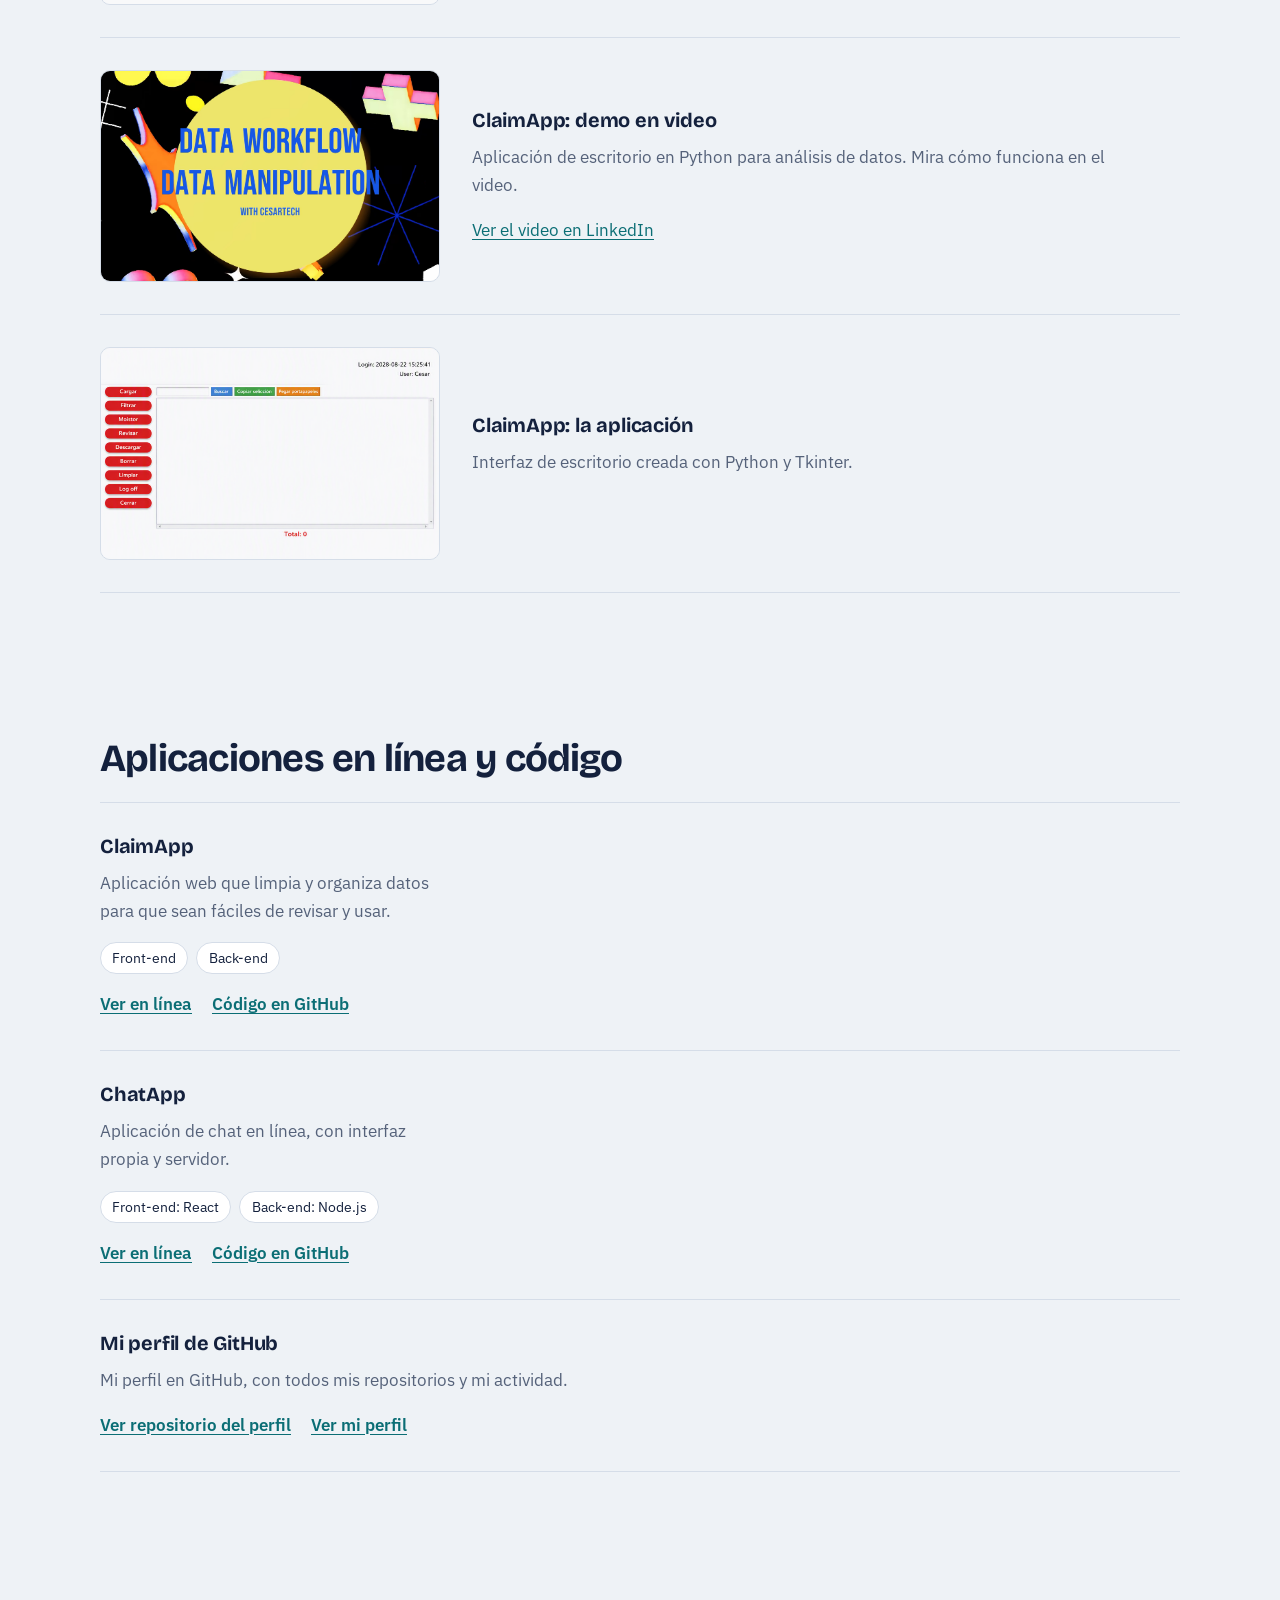
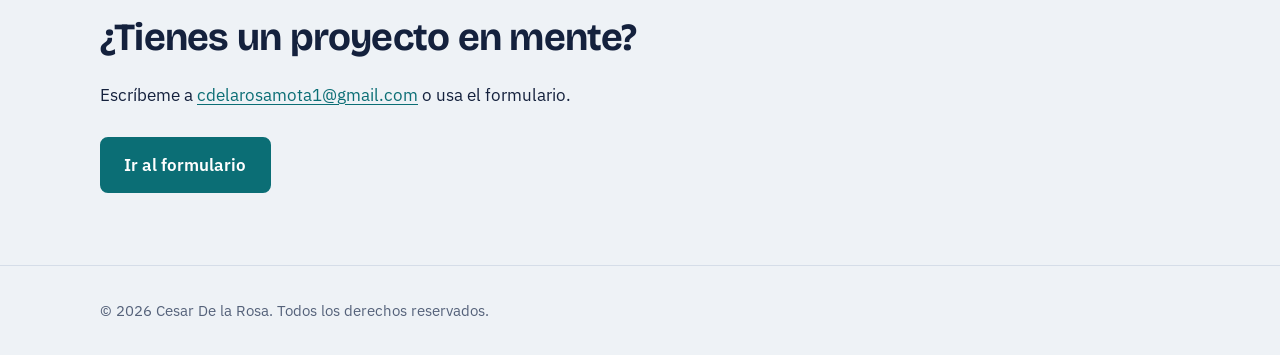
==== commit 3edf4941: "Updated my portfolio and add some new features" ====
--- a/index.html
+++ b/index.html
@@ -3,119 +3,142 @@
 <head>
   <meta charset="utf-8">
   <meta name="viewport" content="width=device-width, initial-scale=1">
-  <title>Portafolio - Cesar De la Rosa</title>
-  <link href="https://cdn.jsdelivr.net/npm/bootstrap@5.3.8/dist/css/bootstrap.min.css" rel="stylesheet">
+  <title>Cesar De la Rosa – Desarrollador y analista de datos</title>
+  <meta name="description" content="Portafolio de Cesar De la Rosa: desarrollo web, análisis de datos, aplicaciones de escritorio y ciberseguridad.">
+  <link rel="preconnect" href="https://fonts.googleapis.com">
+  <link rel="preconnect" href="https://fonts.gstatic.com" crossorigin>
+  <link href="https://fonts.googleapis.com/css2?family=Bricolage+Grotesque:wght@600;700;800&family=IBM+Plex+Sans:wght@400;600&display=swap" rel="stylesheet">
   <link rel="stylesheet" href="style.css">
 </head>
 <body>
-  <!-- NAVBAR -->
-  <nav class="navbar navbar-expand-lg navbar-light bg-light shadow-sm">
-    <div class="container-fluid">
-      <a class="navbar-brand fw-bold" href="index.html">Bienvenido a mi Portafolio</a>
-      <button class="navbar-toggler" type="button" data-bs-toggle="collapse" data-bs-target="#navbarNav">
-        <span class="navbar-toggler-icon"></span>
-      </button>
-      <div class="collapse navbar-collapse" id="navbarNav">
-        <ul class="navbar-nav ms-auto">
-          <li class="nav-item"><a class="nav-link active" href="index.html">Inicio</a></li>
-          <li class="nav-item"><a class="nav-link" href="about.html">Sobre mí</a></li>
-          <li class="nav-item"><a class="nav-link" href="proyectos.html">Proyectos</a></li>
-          <li class="nav-item"><a class="nav-link" href="contact.html">Contacto</a></li>
-          <li class="nav-item">
-            <button id="darkModeToggle" class="btn btn-outline-secondary ms-3">🌙</button>
-          </li>
-        </ul>
-      </div>
-    </div>
-  </nav>
-
-  <!-- HERO -->
-  <header class="hero-section text-center text-light d-flex align-items-center justify-content-center">
-    <div class="container">
-      <h1 class="display-3 fw-bold">¡Hola, soy Cesar De la Rosa!</h1>
-      <p class="lead mb-4">Desarrollador <strong>Web, Análista de Datos, Creador de Desktop Apps y Analista-Jr en Ciberseguridad</strong>.</p>
-      <a class="btn btn-light btn-lg me-2" href="proyectos.html">Ver Proyectos</a>
-      <a class="btn btn-outline-light btn-lg" href="about.html">Conóceme más</a>
+  <header class="site-nav">
+    <div class="wrap nav-inner">
+      <a class="brand" href="index.html">Cesar De la Rosa</a>
+      <button class="nav-toggle" aria-expanded="false" aria-controls="menu">Menú</button>
+      <nav id="menu" class="menu" aria-label="Principal">
+        <a href="index.html" aria-current="page">Inicio</a>
+        <a href="about.html">Sobre mí</a>
+        <a href="proyectos.html">Proyectos</a>
+        <a href="contact.html">Contacto</a>
+        <button id="themeToggle" class="icon-btn" aria-label="Cambiar a modo oscuro">🌙</button>
+      </nav>
     </div>
   </header>
-  <!-- SOBRE MI -->
-  <section id="sobre-mi" class="mb-5 text-center">
-	<h2>Sobre mí</h2>
-	<div class="d-flex flex-column align-items-center">
-		<!-- Imagen -->
-		<img src="src/img/foto_perfil.jpeg" alt="Foto de Cesar De la Rosa"
-			class="img-fluid rounded-circle shadow-lg mb-3" style="max-width: 250px;">
-		<!-- Texto -->
-		<p class="lead">
-		Soy <strong>Cesar De la Rosa</strong>, un desarrollador apasionado creando soluciones digitales innovadoras.
-		</p>
-		<p>
-		Mi experiencia abarca <strong>análisis de datos, desarrollo web, aplicaciones de escritorio y ciberseguridad</strong>.  
-		Me enfoco en transformar ideas en proyectos funcionales y atractivos que impacten positivamente.
-		</p>
-		<a href="about.html" class="btn btn-primary mt-3">Conóceme más</a>
-	</div>
-  </section>
-  <!-- PROYECTOS DESTACADOS -->
-  <section class="container mt-5">
-    <h2 class="text-center mb-4">Proyectos Destacados</h2>
-    <div class="row g-4">
-      <div class="col-md-4">
-        <div class="card h-100 shadow-sm">
-          <img src="src/img/Portafolio_pic.png" class="card-img-top" alt="Proyecto Web">
-          <div class="card-body">
-            <h5 class="card-title">Proyecto Web</h5>
-            <p class="card-text">Aplicación web responsiva con Node.js y Bootstrap.</p>
-            <a href="proyectos.html" class="btn btn-primary">Ver más</a>
+
+  <main>
+    <section class="hero">
+      <div class="wrap hero-grid">
+        <div>
+          <h1>Cesar De la Rosa</h1>
+          <p class="lead">Desarrollo aplicaciones web y de escritorio, analizo datos y detecto fraude. Convierto datos desordenados en herramientas que la gente puede usar.</p>
+          <div class="actions">
+            <a class="btn" href="proyectos.html">Ver proyectos</a>
+            <a class="btn ghost" href="contact.html">Escríbeme</a>
           </div>
         </div>
+        <img class="portrait" src="src/img/foto_perfil.jpeg" alt="Foto de Cesar De la Rosa">
       </div>
-      <div class="col-md-4">
-        <div class="card h-100 shadow-sm">
-          <img src="src/img/Screenshot.png" class="card-img-top" alt="Proyecto Video">
-          <a href="https://www.linkedin.com/feed/update/urn:li:activity:7474919347531071489/" target="_blank"> Ver mi video en LinkedIn
-          </a>
-          <div class="card-body">
-            <h5 class="card-title">Demo en Video</h5>
-            <p class="card-text">Presentación en video mostrando funcionalidades clave.</p>
-            <a href="proyectos.html" class="btn btn-primary">Ver más</a>
-          </div>
+    </section>
+
+    <section id="areas">
+      <div class="wrap">
+        <h2>Lo que hago</h2>
+        <div class="areas">
+          <div class="area data"><h3>Análisis de datos</h3><p>SQL, Python y Power BI para limpiar, modelar y visualizar información.</p></div>
+          <div class="area web"><h3>Desarrollo web</h3><p>Sitios y aplicaciones responsivas con HTML, CSS, JavaScript y Node.js.</p></div>
+          <div class="area apps"><h3>Aplicaciones de escritorio</h3><p>Herramientas con Python (Tkinter, PyInstaller) y C#.</p></div>
+          <div class="area sec"><h3>Ciberseguridad</h3><p>Detección de fraude, buenas prácticas y análisis de riesgos (nivel junior).</p></div>
         </div>
       </div>
-      <div class="col-md-4">
-        <div class="card h-100 shadow-sm">
-          <img src="src/img/Screen.png" class="card-img-top" alt="Proyecto Desktop">
-          <div class="card-body">
-            <h5 class="card-title">Aplicación de Escritorio</h5>
-            <p class="card-text">Software creado con Python y Tkinter.</p>
-            <a href="proyectos.html" class="btn btn-primary">Ver más</a>
+    </section>
+
+    <section id="proyectos">
+      <div class="wrap">
+        <h2>Proyectos destacados</h2>
+
+        <article class="project">
+          <img src="src/img/Portafolio_pic.png" alt="Captura de este portafolio" loading="lazy">
+          <div>
+            <h3>Este portafolio</h3>
+            <p>Sitio responsivo con modo claro y oscuro, donde reúno mis proyectos y habilidades.</p>
           </div>
-        </div>
+        </article>
+
+        <article class="project">
+          <img src="src/img/Screenshot.png" alt="Demo en video de ClaimApp" loading="lazy">
+          <div>
+            <h3>ClaimApp: demo en video</h3>
+            <p>Aplicación de escritorio en Python para análisis de datos. Mira cómo funciona en el video.</p>
+            <a href="https://www.linkedin.com/feed/update/urn:li:activity:7474919347531071489/" target="_blank" rel="noopener">Ver el video en LinkedIn</a>
+          </div>
+        </article>
+
+        <article class="project">
+          <img src="src/img/Screen.png" alt="Pantalla de la aplicación ClaimApp" loading="lazy">
+          <div>
+            <h3>ClaimApp: la aplicación</h3>
+            <p>Interfaz de escritorio creada con Python y Tkinter.</p>
+          </div>
+        </article>
       </div>
-    </div>
-  </section>
+    </section>
 
-  <!-- CONTACTO PREVIEW -->
-  <section class="container mt-5 text-center">
-    <h2>Contacto</h2>
-    <p>¿Quieres colaborar o tienes una idea? Escríbeme a: 
-      <a href="mailto:cdelarosamota1@gmail.com">cdelarosamota1@gmail.com</a>
-    </p> 
-    <a href="contact.html" class="btn btn-outline-primary">Ir al formulario</a>
-  </section>
+    <section id="repos">
+      <div class="wrap">
+        <h2>Aplicaciones en línea y código</h2>
 
-  <!-- FOOTER -->
-  <footer class="bg-dark text-light text-center py-3 mt-5">
-    <p>&copy; 2026 Cesar De la Rosa. Todos los derechos reservados.</p>
+        <article class="project">
+          <img src="https://raw.githubusercontent.com/Cesar-Git-Hub/Claim_App_Web/main/ClaimApp.png" alt="Captura de ClaimApp" onerror="this.remove()">
+          <div>
+            <h3>ClaimApp</h3>
+            <p>Aplicación web que limpia y organiza datos para que sean fáciles de revisar y usar.</p>
+            <ul class="tags"><li>Front-end</li><li>Back-end</li></ul>
+            <p class="links">
+              <a href="https://claimapp.online" target="_blank" rel="noopener">Ver en línea</a>
+              <a href="https://github.com/Cesar-Git-Hub/Claim_App_Web" target="_blank" rel="noopener">Código en GitHub</a>
+            </p>
+          </div>
+        </article>
+
+        <article class="project">
+          <img src="https://raw.githubusercontent.com/Cesar-Git-Hub/ChatApp/main/chatapp.png" alt="Captura de ChatApp" onerror="this.remove()">
+          <div>
+            <h3>ChatApp</h3>
+            <p>Aplicación de chat en línea, con interfaz propia y servidor.</p>
+            <ul class="tags"><li>Front-end: React</li><li>Back-end: Node.js</li></ul>
+            <p class="links">
+              <a href="https://chatapp.lat" target="_blank" rel="noopener">Ver en línea</a>
+              <a href="https://github.com/Cesar-Git-Hub/ChatApp" target="_blank" rel="noopener">Código en GitHub</a>
+            </p>
+          </div>
+        </article>
+
+        <article class="project no-img">
+          <div>
+            <h3>Mi perfil de GitHub</h3>
+            <p>Mi perfil en GitHub, con todos mis repositorios y mi actividad.</p>
+            <p class="links">
+              <a href="https://github.com/Cesar-Git-Hub/Cesar-Git-Hub" target="_blank" rel="noopener">Ver repositorio del perfil</a>
+              <a href="https://github.com/Cesar-Git-Hub" target="_blank" rel="noopener">Ver mi perfil</a>
+            </p>
+          </div>
+        </article>
+      </div>
+    </section>
+
+    <section id="contacto">
+      <div class="wrap">
+        <h2>¿Tienes un proyecto en mente?</h2>
+        <p>Escríbeme a <a href="mailto:cdelarosamota1@gmail.com">cdelarosamota1@gmail.com</a> o usa el formulario.</p>
+        <div class="actions"><a class="btn" href="contact.html">Ir al formulario</a></div>
+      </div>
+    </section>
+  </main>
+
+  <footer>
+    <div class="wrap"><p>&copy; 2026 Cesar De la Rosa. Todos los derechos reservados.</p></div>
   </footer>
 
-  <script src="https://cdn.jsdelivr.net/npm/bootstrap@5.3.8/dist/js/bootstrap.bundle.min.js"></script>
-  <script>
-    const toggleBtn = document.getElementById('darkModeToggle');
-    toggleBtn.addEventListener('click', () => {
-      document.body.classList.toggle('dark-mode');
-      toggleBtn.textContent = document.body.classList.contains('dark-mode') ? '☀️' : '🌙';
-    });
-  </script>
+  <script src="script.js"></script>
 </body>
-</html>
+</html>
--- a/style.css
+++ b/style.css
@@ -1,134 +1,144 @@
-/* 🎨 Modern Portfolio Styles */
-
-/* Root variables for easy theming */
+/* Portafolio – Cesar De la Rosa. Sin Bootstrap: CSS propio, ligero. */
 :root {
-  --primary-color: #0d6efd;   /* Bootstrap blue */
-  --secondary-color: #6c757d; /* Neutral gray */
-  --bg-light: #f8f9fa;
-  --bg-dark: #212529;
-  --text-light: #ffffff;
-  --text-dark: #212529;
+  --bg: #eef2f6;
+  --surface: #ffffff;
+  --ink: #14213d;
+  --muted: #55627a;
+  --line: #d5dde8;
+  --accent: #0b6e75;
+  --accent-ink: #ffffff;
+  --data: #2563eb;
+  --web: #0b6e75;
+  --apps: #b45309;
+  --sec: #9f1239;
+  --font-head: "Bricolage Grotesque", "Segoe UI", system-ui, sans-serif;
+  --font-body: "IBM Plex Sans", "Segoe UI", system-ui, sans-serif;
+}
+[data-theme="dark"] {
+  --bg: #0e1625;
+  --surface: #16213a;
+  --ink: #e7ecf4;
+  --muted: #9aa8c0;
+  --line: #26344f;
+  --accent: #5cc6cc;
+  --accent-ink: #0e1625;
+  --data: #7aa2ff;
+  --web: #5cc6cc;
+  --apps: #f0b35c;
+  --sec: #f28aa5;
 }
 
-/* Global styles */
+*, *::before, *::after { box-sizing: border-box; }
+html { scroll-behavior: smooth; }
 body {
-  font-family: 'Inter', 'Segoe UI', Roboto, sans-serif;
-  background-color: var(--bg-light);
-  color: var(--text-dark);
-  line-height: 1.6;
+  margin: 0;
+  font-family: var(--font-body);
+  font-size: 1.0625rem;
+  line-height: 1.65;
+  color: var(--ink);
+  background: var(--bg);
 }
+img { max-width: 100%; display: block; }
+a { color: var(--accent); text-underline-offset: 3px; }
+a:hover { text-decoration-thickness: 2px; }
+:focus-visible { outline: 3px solid var(--accent); outline-offset: 3px; border-radius: 4px; }
+h1, h2, h3 { font-family: var(--font-head); line-height: 1.1; margin: 0 0 .6em; letter-spacing: -.02em; }
+h1 { font-size: clamp(2.6rem, 7vw, 4.75rem); font-weight: 800; }
+h2 { font-size: clamp(1.7rem, 3.5vw, 2.4rem); font-weight: 700; }
+h3 { font-size: 1.25rem; font-weight: 700; letter-spacing: -.01em; }
+p { margin: 0 0 1em; max-width: 68ch; }
 
-/* Navbar */
-.navbar {
-  box-shadow: 0 2px 8px rgba(0,0,0,0.05);
-  transition: background-color 0.3s ease;
+.wrap { width: min(1080px, 100% - 2.5rem); margin-inline: auto; }
+section { padding: 4.5rem 0; }
+
+/* Navegación */
+.site-nav { position: sticky; top: 0; z-index: 10; background: var(--bg); border-bottom: 1px solid var(--line); }
+.nav-inner { display: flex; align-items: center; justify-content: space-between; min-height: 64px; gap: 1rem; }
+.brand { font-family: var(--font-head); font-weight: 700; font-size: 1.15rem; color: var(--ink); text-decoration: none; }
+.menu { display: flex; align-items: center; gap: 1.5rem; }
+.menu a { color: var(--muted); text-decoration: none; padding: .25rem 0; border-bottom: 2px solid transparent; }
+.menu a:hover { color: var(--ink); }
+.menu a[aria-current="page"] { color: var(--ink); border-bottom-color: var(--accent); }
+.icon-btn, .nav-toggle {
+  font: inherit; color: var(--ink); background: transparent; cursor: pointer;
+  border: 1px solid var(--line); border-radius: 999px; padding: .3rem .8rem;
 }
+.icon-btn:hover, .nav-toggle:hover { border-color: var(--ink); }
+.nav-toggle { display: none; }
 
-.navbar-brand {
-  font-weight: 600;
-  letter-spacing: 0.5px;
+/* Botones */
+.btn {
+  display: inline-block; font-weight: 600; text-decoration: none;
+  padding: .75rem 1.4rem; border-radius: 8px; border: 2px solid var(--accent);
+  background: var(--accent); color: var(--accent-ink);
 }
+.btn:hover { text-decoration: none; filter: brightness(1.1); }
+.btn.ghost { background: transparent; color: var(--ink); border-color: var(--line); }
+.btn.ghost:hover { border-color: var(--ink); filter: none; }
+.actions { display: flex; flex-wrap: wrap; gap: .75rem; margin-top: 1.75rem; }
 
-.nav-link {
-  transition: color 0.3s ease;
+/* Inicio: hero */
+.hero { padding: 5rem 0 3rem; }
+.hero-grid { display: grid; grid-template-columns: 1.4fr 1fr; gap: 3.5rem; align-items: center; }
+.hero .lead { font-size: 1.25rem; color: var(--muted); }
+.portrait { border-radius: 28px; aspect-ratio: 4 / 5; object-fit: cover; width: 100%; border: 1px solid var(--line); }
+
+/* Áreas: el color de la barra identifica cada disciplina */
+.areas { display: grid; grid-template-columns: repeat(2, 1fr); gap: 1.25rem; margin-top: 2rem; }
+.area { background: var(--surface); border: 1px solid var(--line); border-left: 6px solid var(--c); border-radius: 10px; padding: 1.25rem 1.5rem; }
+.area p { margin: 0; color: var(--muted); font-size: 1rem; }
+.area.data { --c: var(--data); } .area.web { --c: var(--web); }
+.area.apps { --c: var(--apps); } .area.sec { --c: var(--sec); }
+
+/* Proyectos: filas, no tarjetas idénticas */
+.project { display: grid; grid-template-columns: 340px 1fr; gap: 2rem; padding: 2rem 0; border-top: 1px solid var(--line); align-items: center; }
+.project:last-child { border-bottom: 1px solid var(--line); }
+.project img { border-radius: 10px; border: 1px solid var(--line); width: 100%; aspect-ratio: 16 / 10; object-fit: cover; }
+.project p { color: var(--muted); }
+
+/* Sobre mí / Contacto */
+.page-head { padding: 4rem 0 1rem; }
+.two-col { display: grid; grid-template-columns: 1.6fr 1fr; gap: 3rem; align-items: start; }
+.facts { padding: 0; list-style: none; margin: 1.5rem 0; }
+.facts li { padding: .9rem 0 .9rem 1rem; border-left: 4px solid var(--c); margin-bottom: .75rem; background: var(--surface); border-radius: 0 8px 8px 0; }
+.facts li:nth-child(1) { --c: var(--data); } .facts li:nth-child(2) { --c: var(--web); }
+.facts li:nth-child(3) { --c: var(--apps); } .facts li:nth-child(4) { --c: var(--sec); }
+form { display: grid; gap: 1.1rem; }
+label { font-weight: 600; display: block; margin-bottom: .3rem; }
+input, textarea {
+  width: 100%; font: inherit; color: var(--ink); background: var(--surface);
+  border: 1px solid var(--line); border-radius: 8px; padding: .7rem .9rem;
 }
+.note { color: var(--muted); font-size: .95rem; }
+.contact-list { list-style: none; padding: 0; margin: 0; }
+.contact-list li { padding: .6rem 0; border-bottom: 1px solid var(--line); overflow-wrap: anywhere; }
 
-.nav-link:hover {
-  color: var(--primary-color);
+footer { border-top: 1px solid var(--line); padding: 2rem 0; color: var(--muted); font-size: .95rem; }
+footer p { margin: 0; }
+
+@media (max-width: 800px) {
+  .hero-grid, .two-col, .project, .areas { grid-template-columns: 1fr; }
+  .portrait { max-width: 320px; aspect-ratio: 1; }
+  section { padding: 3rem 0; }
+  .nav-toggle { display: inline-block; }
+  .menu { display: none; position: absolute; top: 64px; left: 0; right: 0; flex-direction: column; align-items: flex-start; gap: 1rem; padding: 1.25rem; background: var(--bg); border-bottom: 1px solid var(--line); }
+  .menu.open { display: flex; }
 }
+@media (prefers-reduced-motion: reduce) { html { scroll-behavior: auto; } }
 
-/* Hero Section */
-header {
-  padding: 4rem 1rem;
-  background: linear-gradient(135deg, #0d6efd, #6610f2);
-  color: var(--text-light);
-  border-radius: 12px;
-}
+/* Repositorios de GitHub */
+.repos { display: grid; grid-template-columns: repeat(auto-fill, minmax(280px, 1fr)); gap: 1.25rem; margin-top: 2rem; }
+.repo { display: flex; flex-direction: column; background: var(--surface); border: 1px solid var(--line); border-radius: 10px; padding: 1.25rem 1.5rem; }
+.repo h3 { margin-bottom: .4rem; overflow-wrap: anywhere; }
+.repo h3 a { color: var(--ink); text-decoration: none; }
+.repo h3 a:hover { color: var(--accent); }
+.repo p { color: var(--muted); font-size: 1rem; flex: 1; }
+.repo .meta { color: var(--muted); font-size: .9rem; margin: 0; }
+.repo img { width: 100%; aspect-ratio: 2 / 1; object-fit: cover; border-radius: 8px; border: 1px solid var(--line); margin-bottom: 1rem; }
 
-header h1 {
-  font-weight: 700;
-}
-
-header .btn-primary {
-  background-color: var(--text-light);
-  color: var(--primary-color);
-  border: none;
-  transition: all 0.3s ease;
-}
-
-header .btn-primary:hover {
-  background-color: var(--secondary-color);
-  color: var(--text-light);
-}
-
-/* Section Titles */
-section h2 {
-  font-weight: 600;
-  margin-bottom: 1rem;
-  position: relative;
-}
-
-section h2::after {
-  content: "";
-  display: block;
-  width: 50px;
-  height: 3px;
-  background: var(--primary-color);
-  margin-top: 0.5rem;
-}
-
-/* Cards */
-.card {
-  border: none;
-  border-radius: 12px;
-  box-shadow: 0 4px 12px rgba(0,0,0,0.08);
-  transition: transform 0.3s ease, box-shadow 0.3s ease;
-}
-
-.card:hover {
-  transform: translateY(-5px);
-  box-shadow: 0 6px 16px rgba(0,0,0,0.12);
-}
-
-.card-title {
-  font-weight: 600;
-}
-
-/* Footer */
-footer {
-  background-color: var(--bg-dark);
-  color: var(--text-light);
-  border-radius: 8px;
-}
-
-/* Dark Mode (optional toggle) */
-body.dark-mode {
-  background-color: var(--bg-dark);
-  color: var(--text-light);
-}
-
-body.dark-mode header {
-  background: linear-gradient(135deg, #343a40, #0d6efd);
-}
-
-body.dark-mode .card {
-  background-color: #2c2f33;
-  color: var(--text-light);
-}
-#sobre-mi img {
-  max-width: 250px;
-  transition: transform 0.3s ease, box-shadow 0.3s ease;
-}
-
-#sobre-mi img:hover {
-  transform: scale(1.05);
-  box-shadow: 0 8px 20px rgba(0,0,0,0.3);
-}
-a {
-  color: #0077b5; /* azul estilo LinkedIn */
-  text-decoration: none; /* quita el subrayado */
-}
-
-a:hover {
-  text-decoration: underline; /* aparece subrayado al pasar el mouse */
-}
+/* Proyectos: etiquetas y enlaces */
+.project.no-img { grid-template-columns: 1fr; }
+.tags { list-style: none; display: flex; flex-wrap: wrap; gap: .5rem; padding: 0; margin: 0 0 1rem; }
+.tags li { font-size: .9rem; padding: .2rem .7rem; border: 1px solid var(--line); border-radius: 999px; background: var(--surface); }
+.links { display: flex; flex-wrap: wrap; gap: 1.25rem; margin: 0; }
+.links a { font-weight: 600; }
